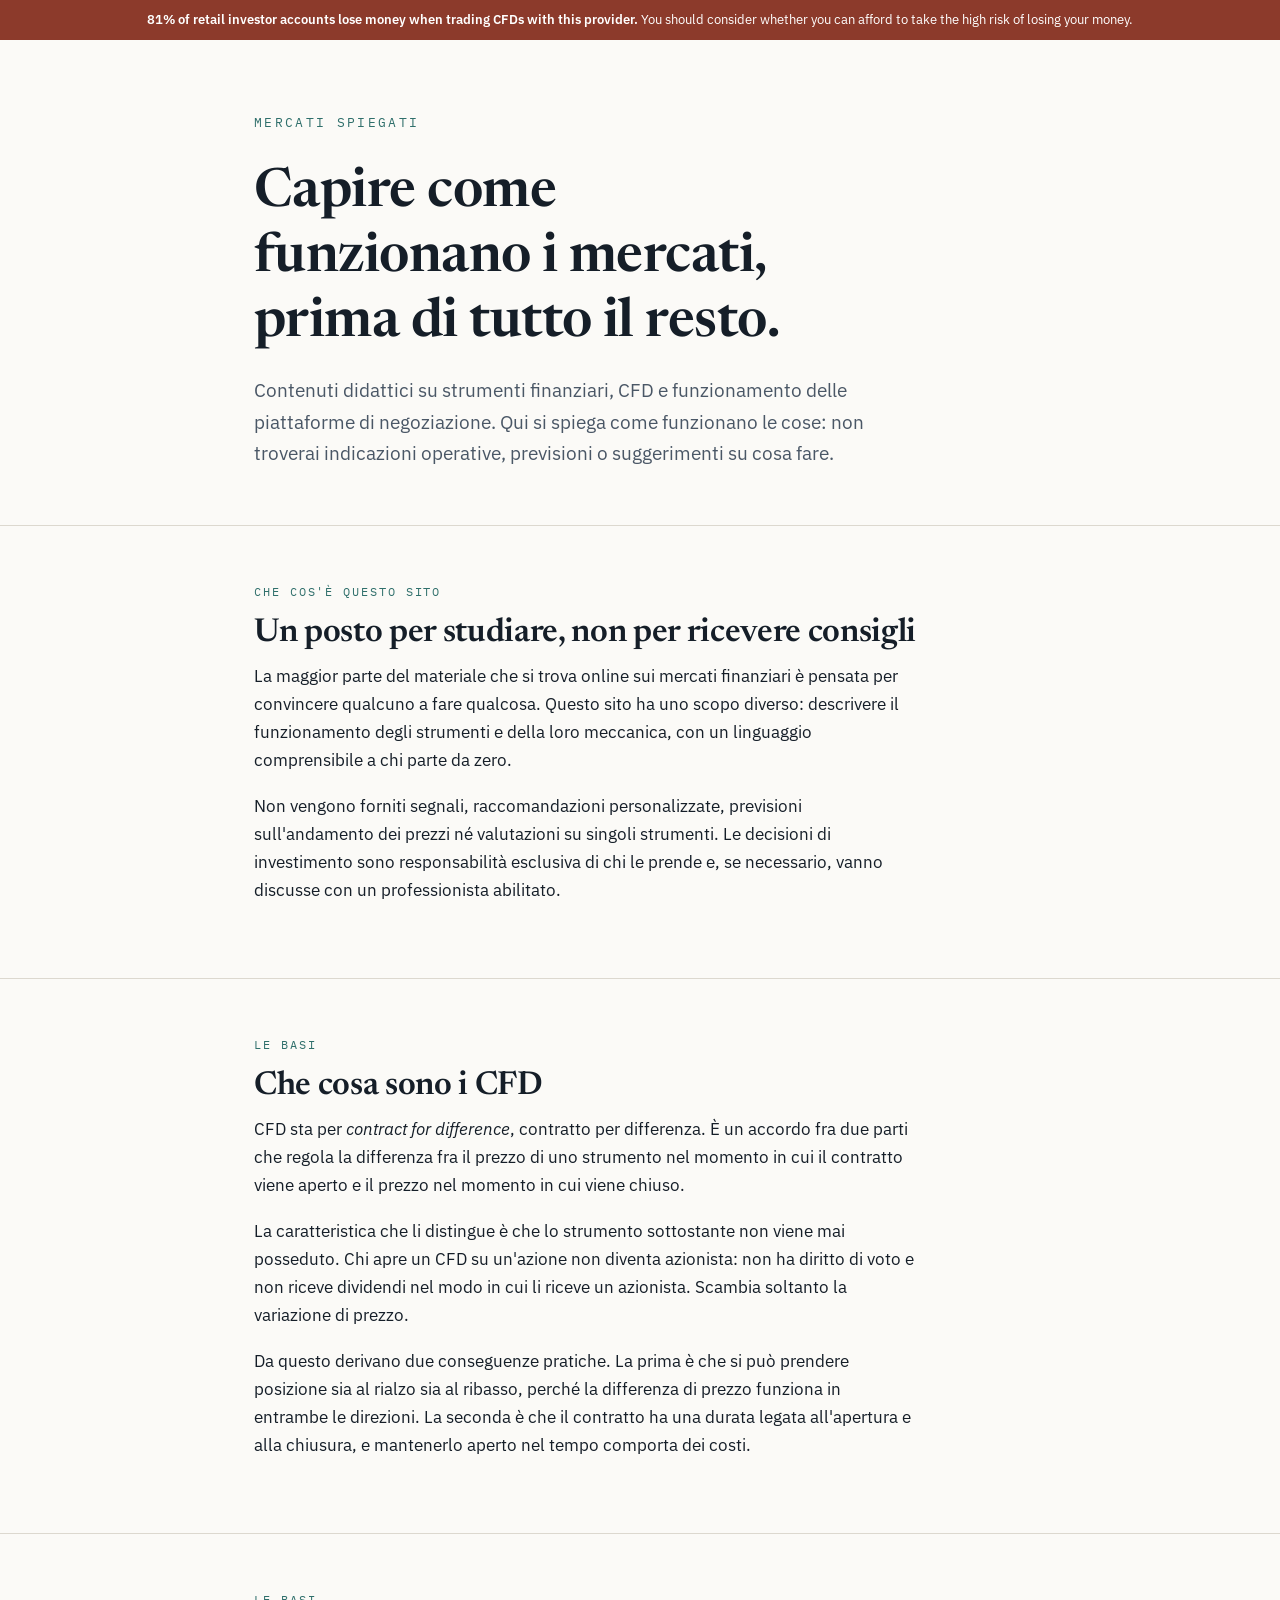
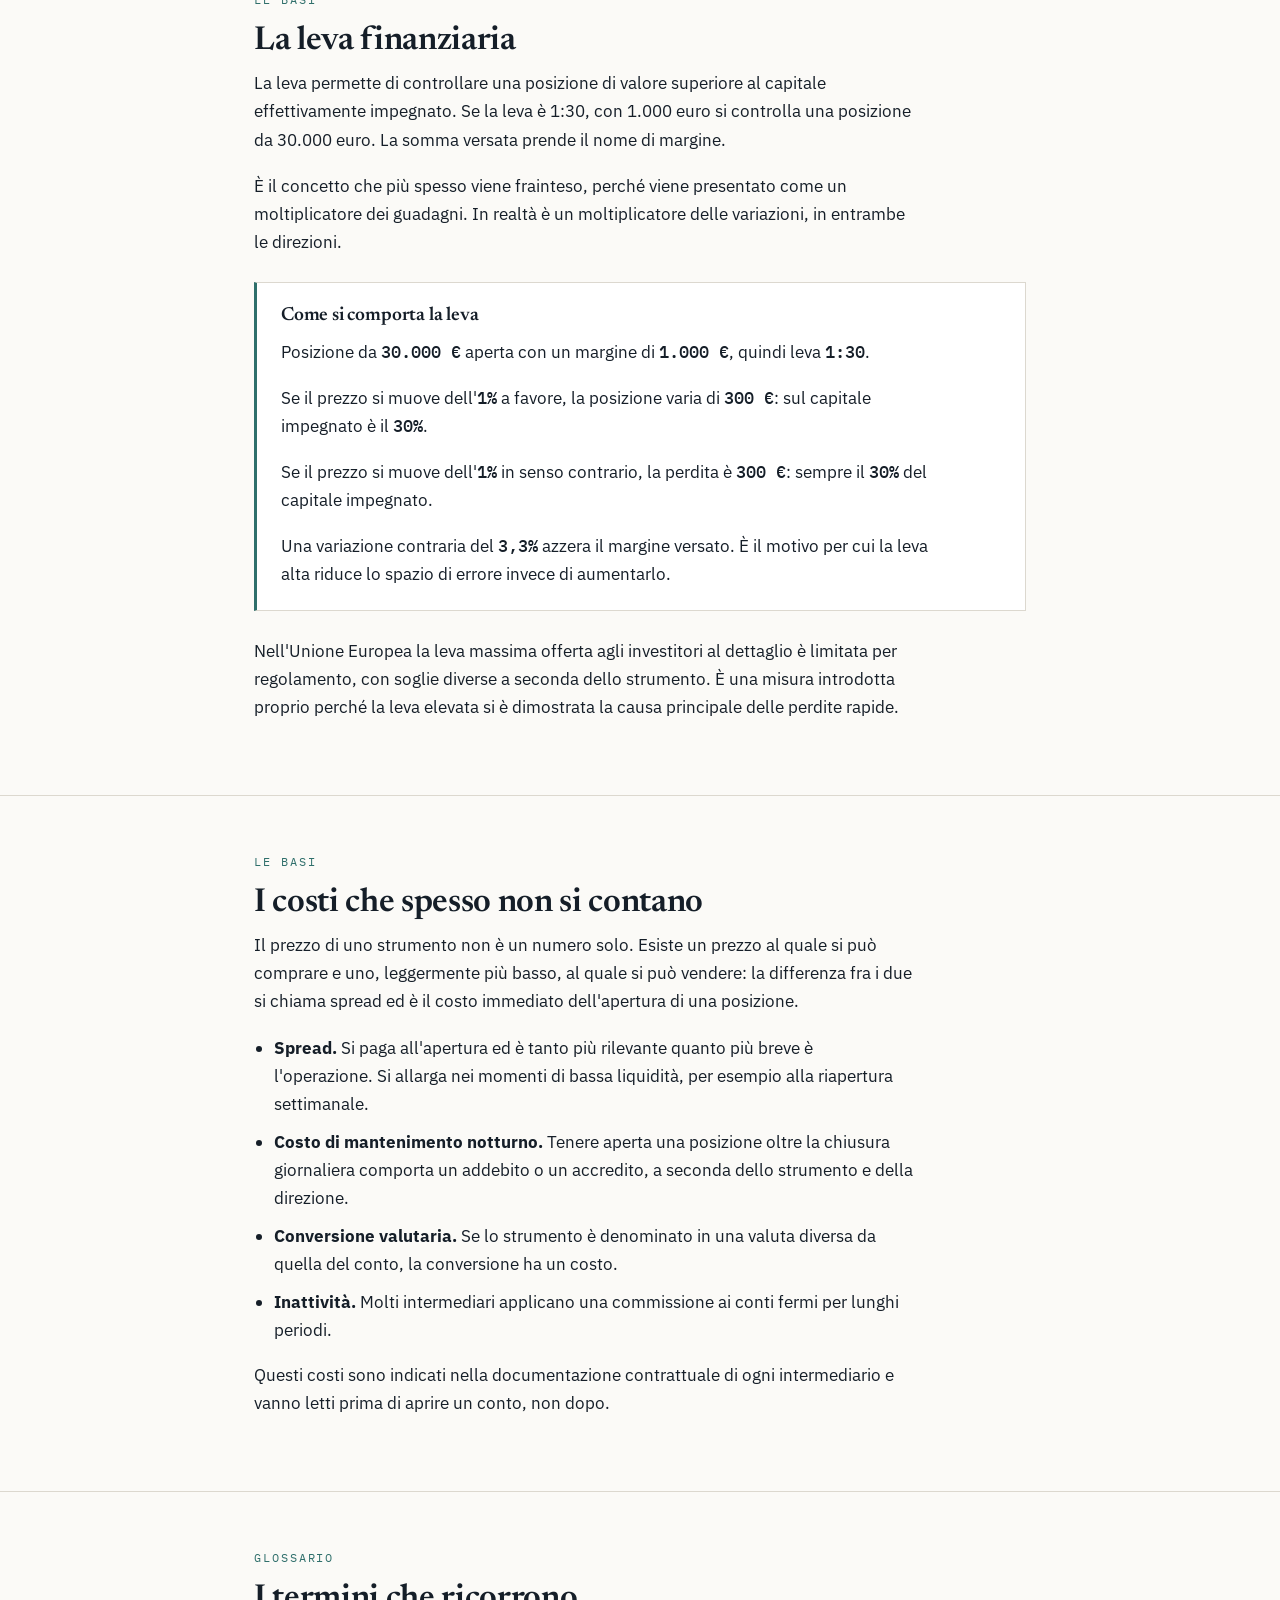
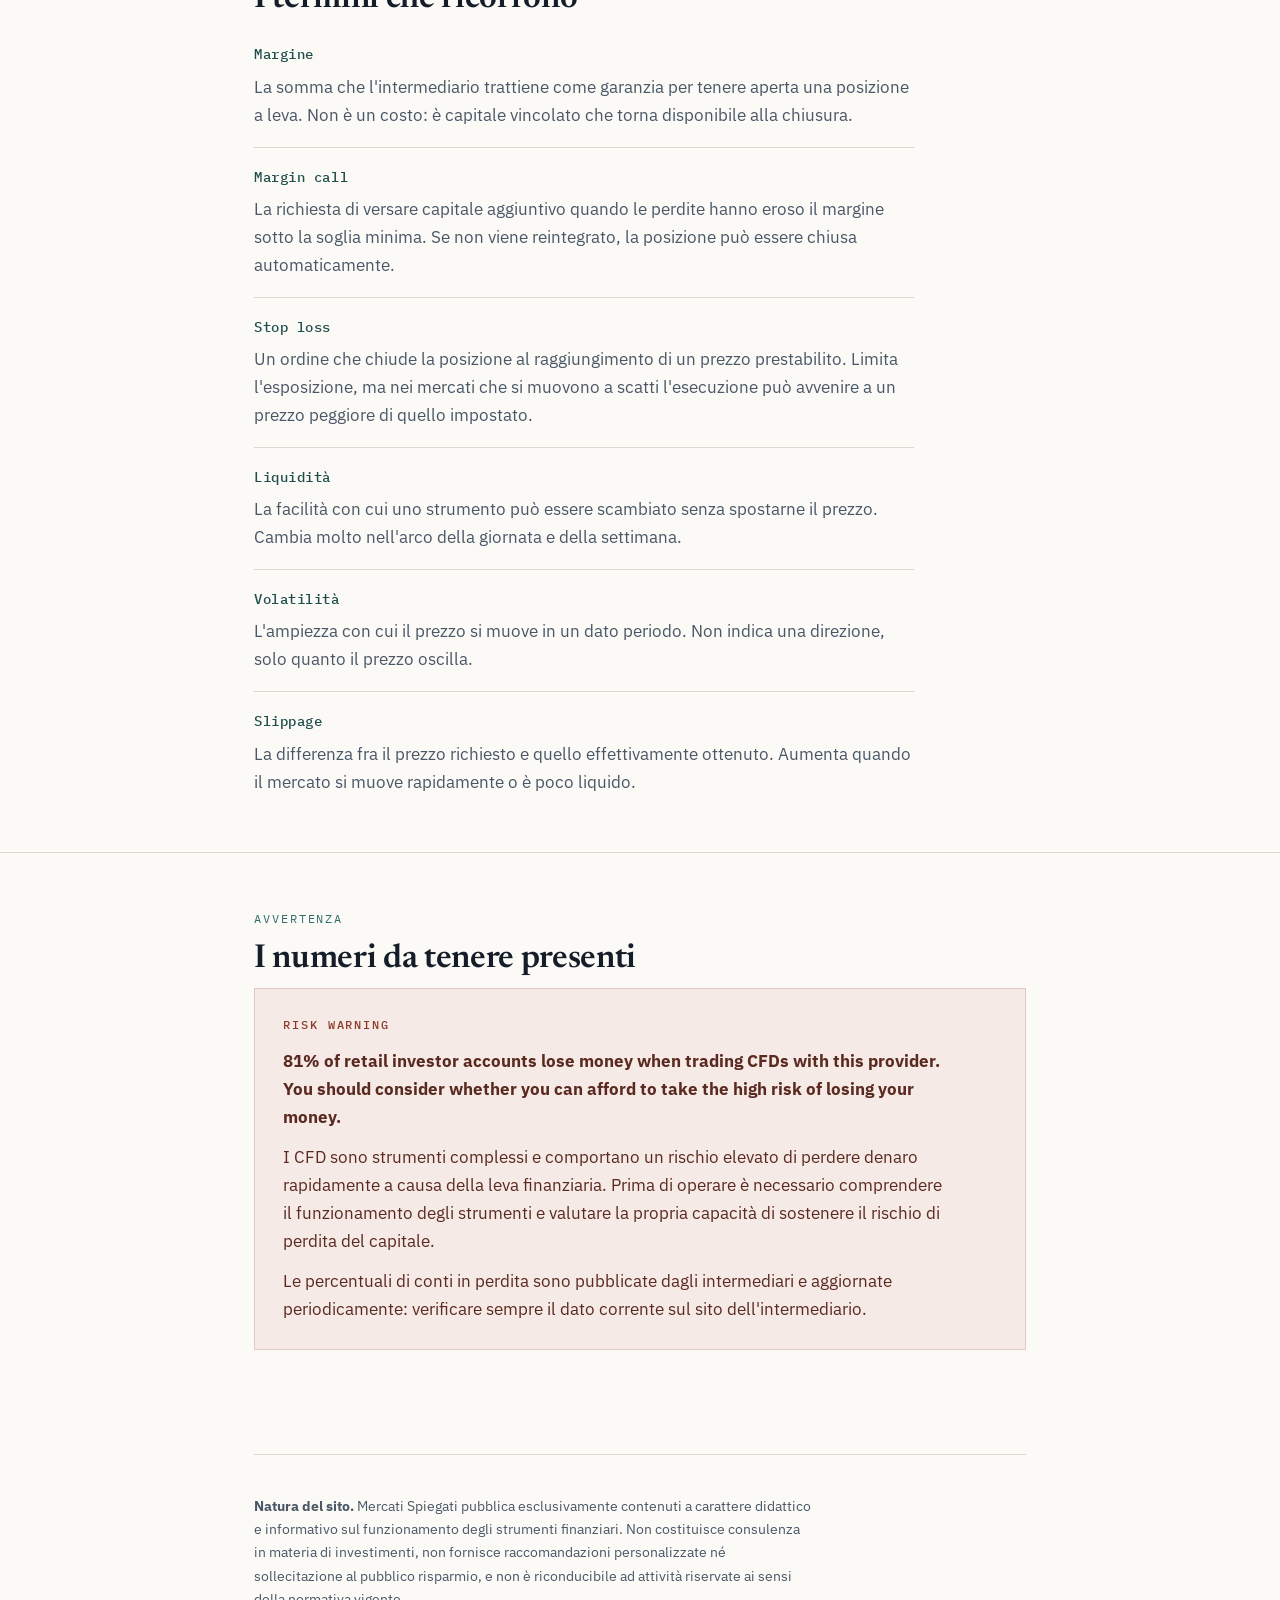
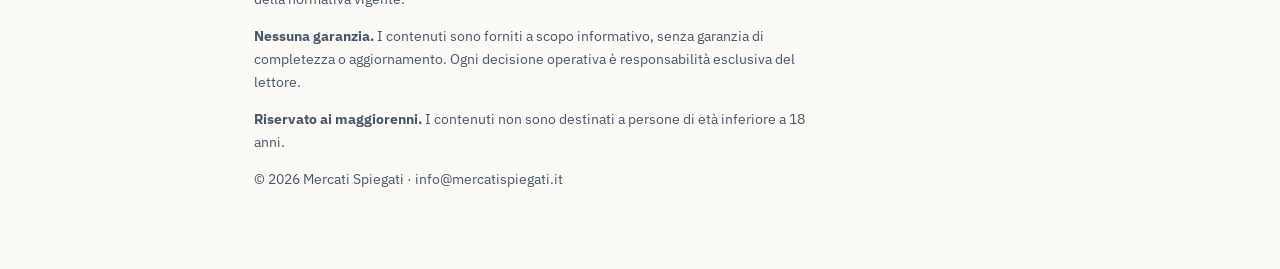
==== index.html @ e6360298 "Add initial index.html for Mercati Spiegati website This is the initial commit of the index.html fil" ====
<!DOCTYPE html>
<html lang="it">
<head>
<meta charset="utf-8">
<meta name="viewport" content="width=device-width, initial-scale=1">
<title>Mercati Spiegati — capire i CFD e i mercati finanziari</title>
<meta name="description" content="Contenuti didattici sui mercati finanziari e sui CFD: come funzionano gli strumenti, cosa significano i termini, quali rischi comportano.">
<link rel="preconnect" href="https://fonts.googleapis.com">
<link rel="preconnect" href="https://fonts.gstatic.com" crossorigin>
<link href="https://fonts.googleapis.com/css2?family=Newsreader:ital,opsz,wght@0,6..72,400;0,6..72,600;1,6..72,400&family=IBM+Plex+Sans:wght@400;500;600&family=IBM+Plex+Mono:wght@400;500&display=swap" rel="stylesheet">
<style>
:root{
  --ink:#151E28;
  --ink-soft:#4A5766;
  --paper:#FBFAF7;
  --rule:#DCD8CF;
  --accent:#2F6F6B;
  --accent-deep:#1F4E4B;
  --warn:#8C3A2B;
  --warn-bg:#F6EAE6;
}
*{box-sizing:border-box}
html{scroll-behavior:smooth}
@media (prefers-reduced-motion:reduce){html{scroll-behavior:auto}*{animation:none!important;transition:none!important}}
body{
  margin:0;background:var(--paper);color:var(--ink);
  font-family:"IBM Plex Sans",system-ui,sans-serif;
  font-size:17px;line-height:1.65;-webkit-font-smoothing:antialiased;
}
.wrap{max-width:820px;margin:0 auto;padding:0 24px}
a{color:var(--accent-deep)}
h1,h2,h3{font-family:"Newsreader",Georgia,serif;font-weight:600;line-height:1.2;letter-spacing:-0.01em}

/* barra rischio fissa in alto */
.riskbar{
  background:var(--warn);color:#fff;font-size:13px;line-height:1.5;
  padding:10px 24px;text-align:center;
}
.riskbar strong{font-weight:600}

header.hero{padding:72px 0 56px;border-bottom:1px solid var(--rule)}
.brand{
  font-family:"IBM Plex Mono",monospace;font-size:13px;letter-spacing:0.18em;
  text-transform:uppercase;color:var(--accent);margin:0 0 28px
}
h1{font-size:clamp(34px,6vw,54px);margin:0 0 20px;max-width:16ch}
.lede{font-size:19px;color:var(--ink-soft);max-width:60ch;margin:0}

section{padding:56px 0;border-bottom:1px solid var(--rule)}
section:last-of-type{border-bottom:none}
h2{font-size:clamp(25px,4vw,33px);margin:0 0 8px}
.eyebrow{
  font-family:"IBM Plex Mono",monospace;font-size:12px;letter-spacing:0.16em;
  text-transform:uppercase;color:var(--accent);margin:0 0 12px
}
p{margin:0 0 18px;max-width:66ch}
ul{max-width:66ch;padding-left:20px}
li{margin-bottom:10px}

/* riquadro esempio numerico */
.esempio{
  background:#fff;border:1px solid var(--rule);border-left:3px solid var(--accent);
  padding:22px 24px;margin:26px 0;
}
.esempio h3{font-size:19px;margin:0 0 10px}
.esempio p:last-child{margin-bottom:0}
.esempio .num{font-family:"IBM Plex Mono",monospace;font-weight:500}

/* glossario */
dl{margin:24px 0 0;max-width:66ch}
dt{
  font-family:"IBM Plex Mono",monospace;font-size:14px;font-weight:500;
  letter-spacing:0.04em;color:var(--accent-deep);
  padding-top:18px;border-top:1px solid var(--rule);margin-top:18px
}
dl>dt:first-of-type{border-top:none;margin-top:0;padding-top:0}
dd{margin:6px 0 0;color:var(--ink-soft)}

/* avviso grande */
.avviso{
  background:var(--warn-bg);border:1px solid #E2C9C1;padding:26px 28px;margin:8px 0 0;
}
.avviso .titolo{
  font-family:"IBM Plex Mono",monospace;font-size:12px;letter-spacing:0.16em;
  text-transform:uppercase;color:var(--warn);margin:0 0 12px;font-weight:500
}
.avviso p{margin:0 0 12px;color:#5A2A20}
.avviso p:last-child{margin-bottom:0}

footer{padding:48px 0 64px;font-size:14px;color:var(--ink-soft)}
footer p{max-width:70ch;margin-bottom:14px}
.sep{height:1px;background:var(--rule);margin:0 0 40px}
</style>
</head>
<body>

<div class="riskbar">
  <strong>81% of retail investor accounts lose money when trading CFDs with this provider.</strong>
  You should consider whether you can afford to take the high risk of losing your money.
</div>

<header class="hero">
  <div class="wrap">
    <p class="brand">Mercati Spiegati</p>
    <h1>Capire come funzionano i mercati, prima di tutto il resto.</h1>
    <p class="lede">Contenuti didattici su strumenti finanziari, CFD e funzionamento delle piattaforme di negoziazione. Qui si spiega come funzionano le cose: non troverai indicazioni operative, previsioni o suggerimenti su cosa fare.</p>
  </div>
</header>

<section>
  <div class="wrap">
    <p class="eyebrow">Che cos'è questo sito</p>
    <h2>Un posto per studiare, non per ricevere consigli</h2>
    <p>La maggior parte del materiale che si trova online sui mercati finanziari è pensata per convincere qualcuno a fare qualcosa. Questo sito ha uno scopo diverso: descrivere il funzionamento degli strumenti e della loro meccanica, con un linguaggio comprensibile a chi parte da zero.</p>
    <p>Non vengono forniti segnali, raccomandazioni personalizzate, previsioni sull'andamento dei prezzi né valutazioni su singoli strumenti. Le decisioni di investimento sono responsabilità esclusiva di chi le prende e, se necessario, vanno discusse con un professionista abilitato.</p>
  </div>
</section>

<section>
  <div class="wrap">
    <p class="eyebrow">Le basi</p>
    <h2>Che cosa sono i CFD</h2>
    <p>CFD sta per <em>contract for difference</em>, contratto per differenza. È un accordo fra due parti che regola la differenza fra il prezzo di uno strumento nel momento in cui il contratto viene aperto e il prezzo nel momento in cui viene chiuso.</p>
    <p>La caratteristica che li distingue è che lo strumento sottostante non viene mai posseduto. Chi apre un CFD su un'azione non diventa azionista: non ha diritto di voto e non riceve dividendi nel modo in cui li riceve un azionista. Scambia soltanto la variazione di prezzo.</p>
    <p>Da questo derivano due conseguenze pratiche. La prima è che si può prendere posizione sia al rialzo sia al ribasso, perché la differenza di prezzo funziona in entrambe le direzioni. La seconda è che il contratto ha una durata legata all'apertura e alla chiusura, e mantenerlo aperto nel tempo comporta dei costi.</p>
  </div>
</section>

<section>
  <div class="wrap">
    <p class="eyebrow">Le basi</p>
    <h2>La leva finanziaria</h2>
    <p>La leva permette di controllare una posizione di valore superiore al capitale effettivamente impegnato. Se la leva è 1:30, con 1.000 euro si controlla una posizione da 30.000 euro. La somma versata prende il nome di margine.</p>
    <p>È il concetto che più spesso viene frainteso, perché viene presentato come un moltiplicatore dei guadagni. In realtà è un moltiplicatore delle variazioni, in entrambe le direzioni.</p>

    <div class="esempio">
      <h3>Come si comporta la leva</h3>
      <p>Posizione da <span class="num">30.000 €</span> aperta con un margine di <span class="num">1.000 €</span>, quindi leva <span class="num">1:30</span>.</p>
      <p>Se il prezzo si muove dell'<span class="num">1%</span> a favore, la posizione varia di <span class="num">300 €</span>: sul capitale impegnato è il <span class="num">30%</span>.</p>
      <p>Se il prezzo si muove dell'<span class="num">1%</span> in senso contrario, la perdita è <span class="num">300 €</span>: sempre il <span class="num">30%</span> del capitale impegnato.</p>
      <p>Una variazione contraria del <span class="num">3,3%</span> azzera il margine versato. È il motivo per cui la leva alta riduce lo spazio di errore invece di aumentarlo.</p>
    </div>

    <p>Nell'Unione Europea la leva massima offerta agli investitori al dettaglio è limitata per regolamento, con soglie diverse a seconda dello strumento. È una misura introdotta proprio perché la leva elevata si è dimostrata la causa principale delle perdite rapide.</p>
  </div>
</section>

<section>
  <div class="wrap">
    <p class="eyebrow">Le basi</p>
    <h2>I costi che spesso non si contano</h2>
    <p>Il prezzo di uno strumento non è un numero solo. Esiste un prezzo al quale si può comprare e uno, leggermente più basso, al quale si può vendere: la differenza fra i due si chiama spread ed è il costo immediato dell'apertura di una posizione.</p>
    <ul>
      <li><strong>Spread.</strong> Si paga all'apertura ed è tanto più rilevante quanto più breve è l'operazione. Si allarga nei momenti di bassa liquidità, per esempio alla riapertura settimanale.</li>
      <li><strong>Costo di mantenimento notturno.</strong> Tenere aperta una posizione oltre la chiusura giornaliera comporta un addebito o un accredito, a seconda dello strumento e della direzione.</li>
      <li><strong>Conversione valutaria.</strong> Se lo strumento è denominato in una valuta diversa da quella del conto, la conversione ha un costo.</li>
      <li><strong>Inattività.</strong> Molti intermediari applicano una commissione ai conti fermi per lunghi periodi.</li>
    </ul>
    <p>Questi costi sono indicati nella documentazione contrattuale di ogni intermediario e vanno letti prima di aprire un conto, non dopo.</p>
  </div>
</section>

<section>
  <div class="wrap">
    <p class="eyebrow">Glossario</p>
    <h2>I termini che ricorrono</h2>
    <dl>
      <dt>Margine</dt>
      <dd>La somma che l'intermediario trattiene come garanzia per tenere aperta una posizione a leva. Non è un costo: è capitale vincolato che torna disponibile alla chiusura.</dd>

      <dt>Margin call</dt>
      <dd>La richiesta di versare capitale aggiuntivo quando le perdite hanno eroso il margine sotto la soglia minima. Se non viene reintegrato, la posizione può essere chiusa automaticamente.</dd>

      <dt>Stop loss</dt>
      <dd>Un ordine che chiude la posizione al raggiungimento di un prezzo prestabilito. Limita l'esposizione, ma nei mercati che si muovono a scatti l'esecuzione può avvenire a un prezzo peggiore di quello impostato.</dd>

      <dt>Liquidità</dt>
      <dd>La facilità con cui uno strumento può essere scambiato senza spostarne il prezzo. Cambia molto nell'arco della giornata e della settimana.</dd>

      <dt>Volatilità</dt>
      <dd>L'ampiezza con cui il prezzo si muove in un dato periodo. Non indica una direzione, solo quanto il prezzo oscilla.</dd>

      <dt>Slippage</dt>
      <dd>La differenza fra il prezzo richiesto e quello effettivamente ottenuto. Aumenta quando il mercato si muove rapidamente o è poco liquido.</dd>
    </dl>
  </div>
</section>

<section>
  <div class="wrap">
    <p class="eyebrow">Avvertenza</p>
    <h2>I numeri da tenere presenti</h2>
    <div class="avviso">
      <p class="titolo">Risk warning</p>
      <p><strong>81% of retail investor accounts lose money when trading CFDs with this provider. You should consider whether you can afford to take the high risk of losing your money.</strong></p>
      <p>I CFD sono strumenti complessi e comportano un rischio elevato di perdere denaro rapidamente a causa della leva finanziaria. Prima di operare è necessario comprendere il funzionamento degli strumenti e valutare la propria capacità di sostenere il rischio di perdita del capitale.</p>
      <p>Le percentuali di conti in perdita sono pubblicate dagli intermediari e aggiornate periodicamente: verificare sempre il dato corrente sul sito dell'intermediario.</p>
    </div>
  </div>
</section>

<footer>
  <div class="wrap">
    <div class="sep"></div>
    <p><strong>Natura del sito.</strong> Mercati Spiegati pubblica esclusivamente contenuti a carattere didattico e informativo sul funzionamento degli strumenti finanziari. Non costituisce consulenza in materia di investimenti, non fornisce raccomandazioni personalizzate né sollecitazione al pubblico risparmio, e non è riconducibile ad attività riservate ai sensi della normativa vigente.</p>
    <p><strong>Nessuna garanzia.</strong> I contenuti sono forniti a scopo informativo, senza garanzia di completezza o aggiornamento. Ogni decisione operativa è responsabilità esclusiva del lettore.</p>
    <p><strong>Riservato ai maggiorenni.</strong> I contenuti non sono destinati a persone di età inferiore a 18 anni.</p>
    <p>© 2026 Mercati Spiegati · info@mercatispiegati.it</p>
  </div>
</footer>

</body>
</html>
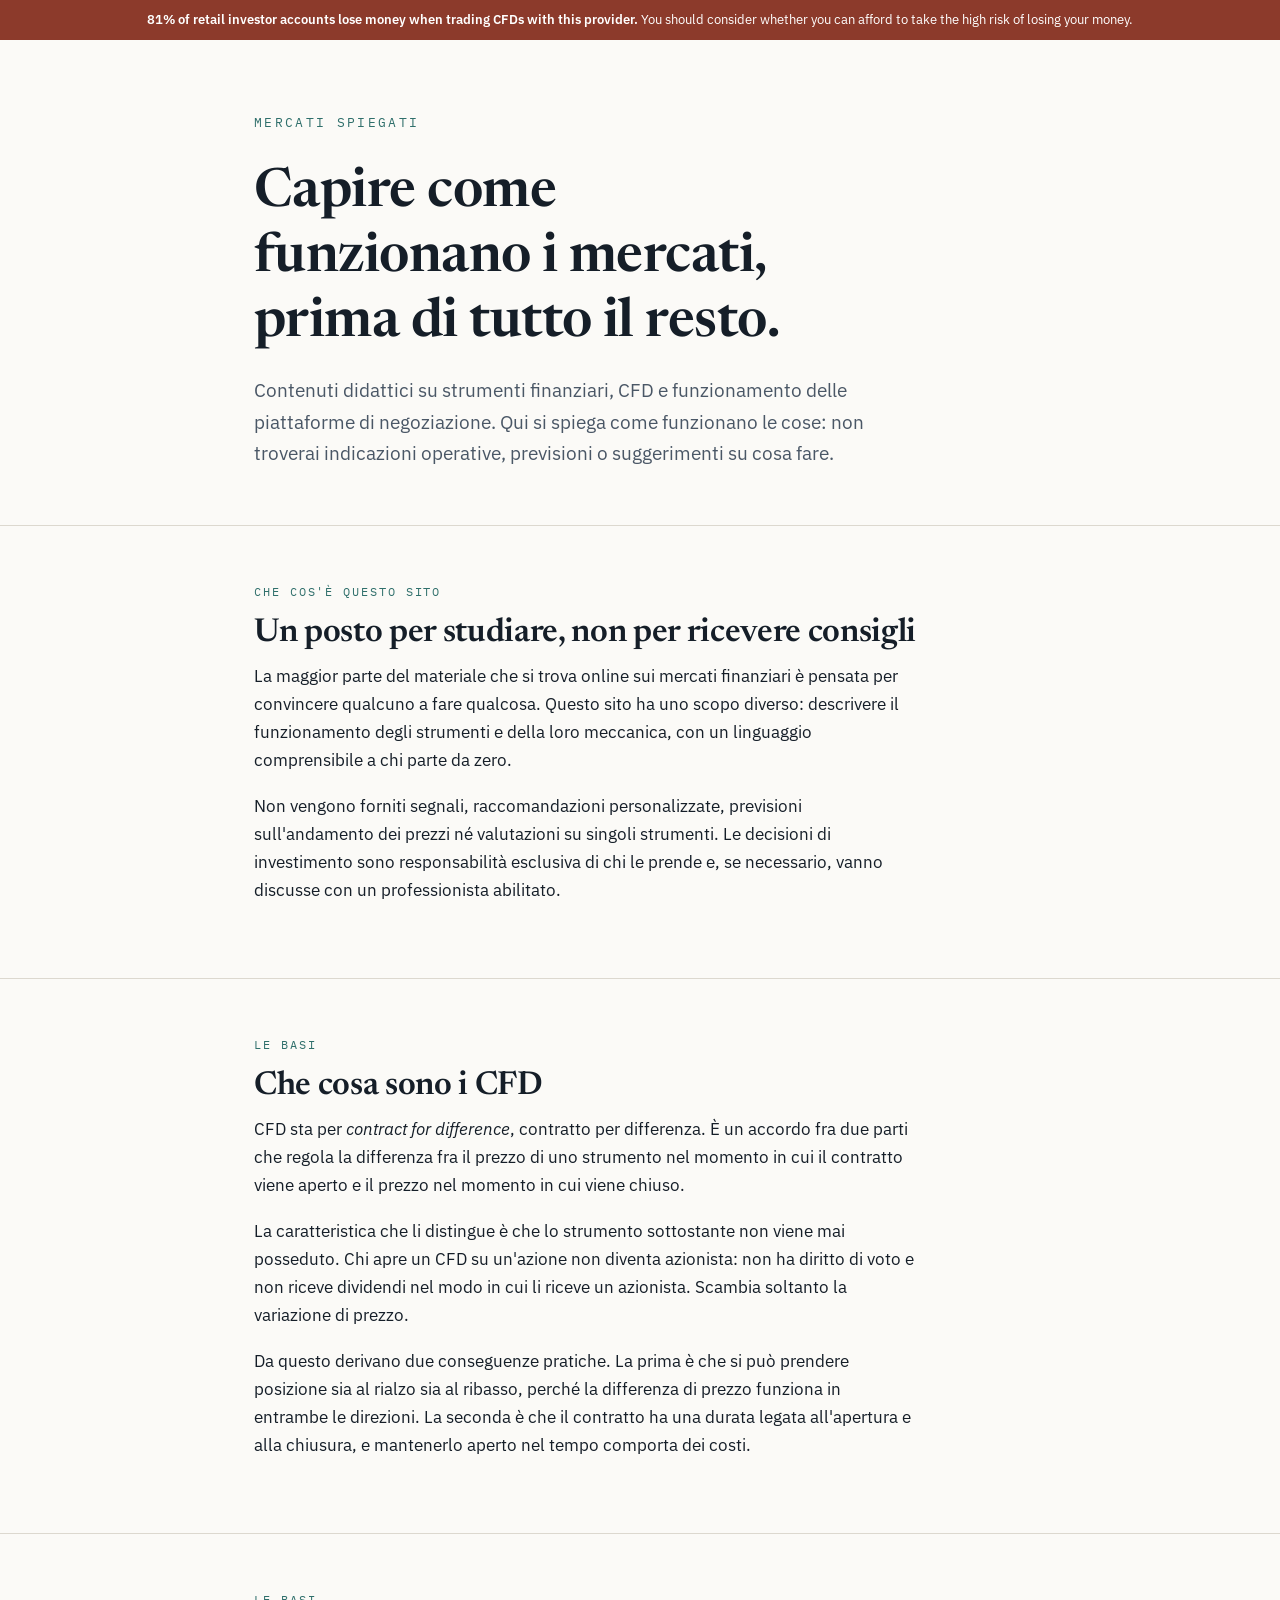
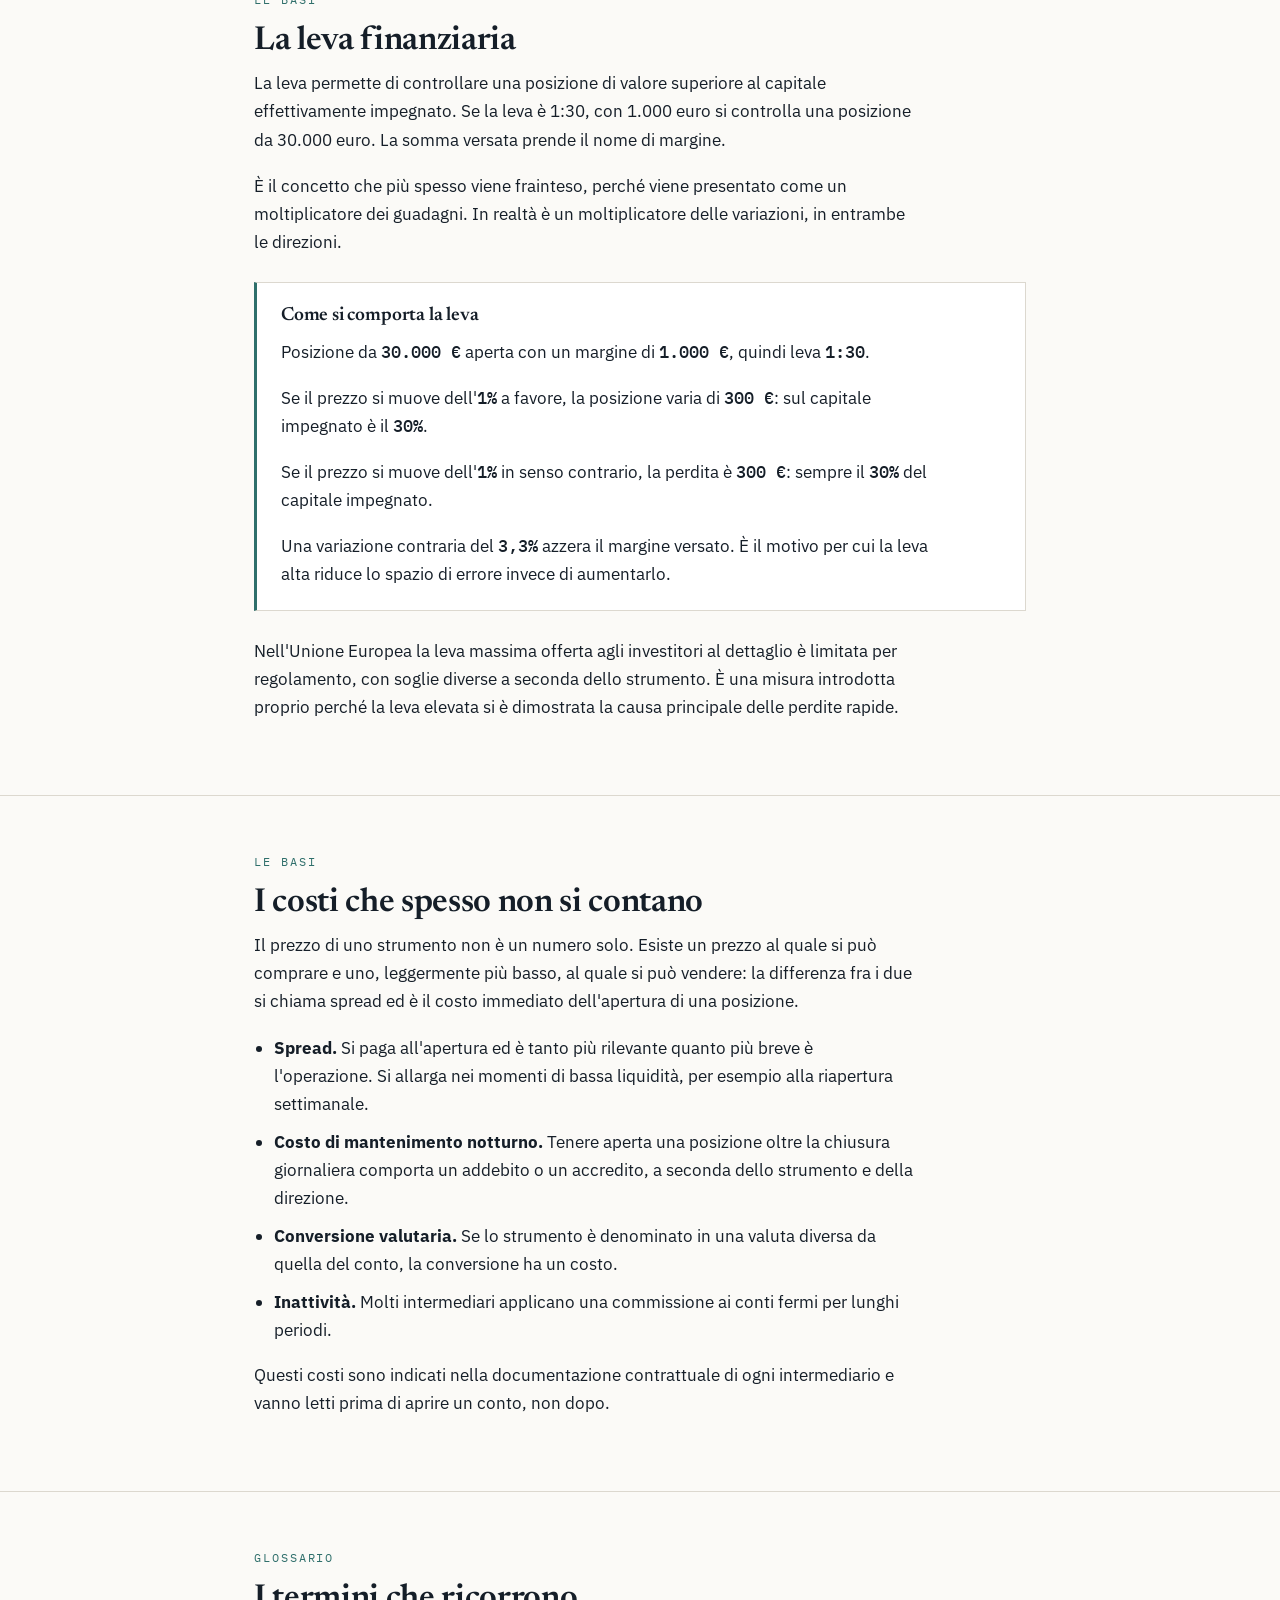
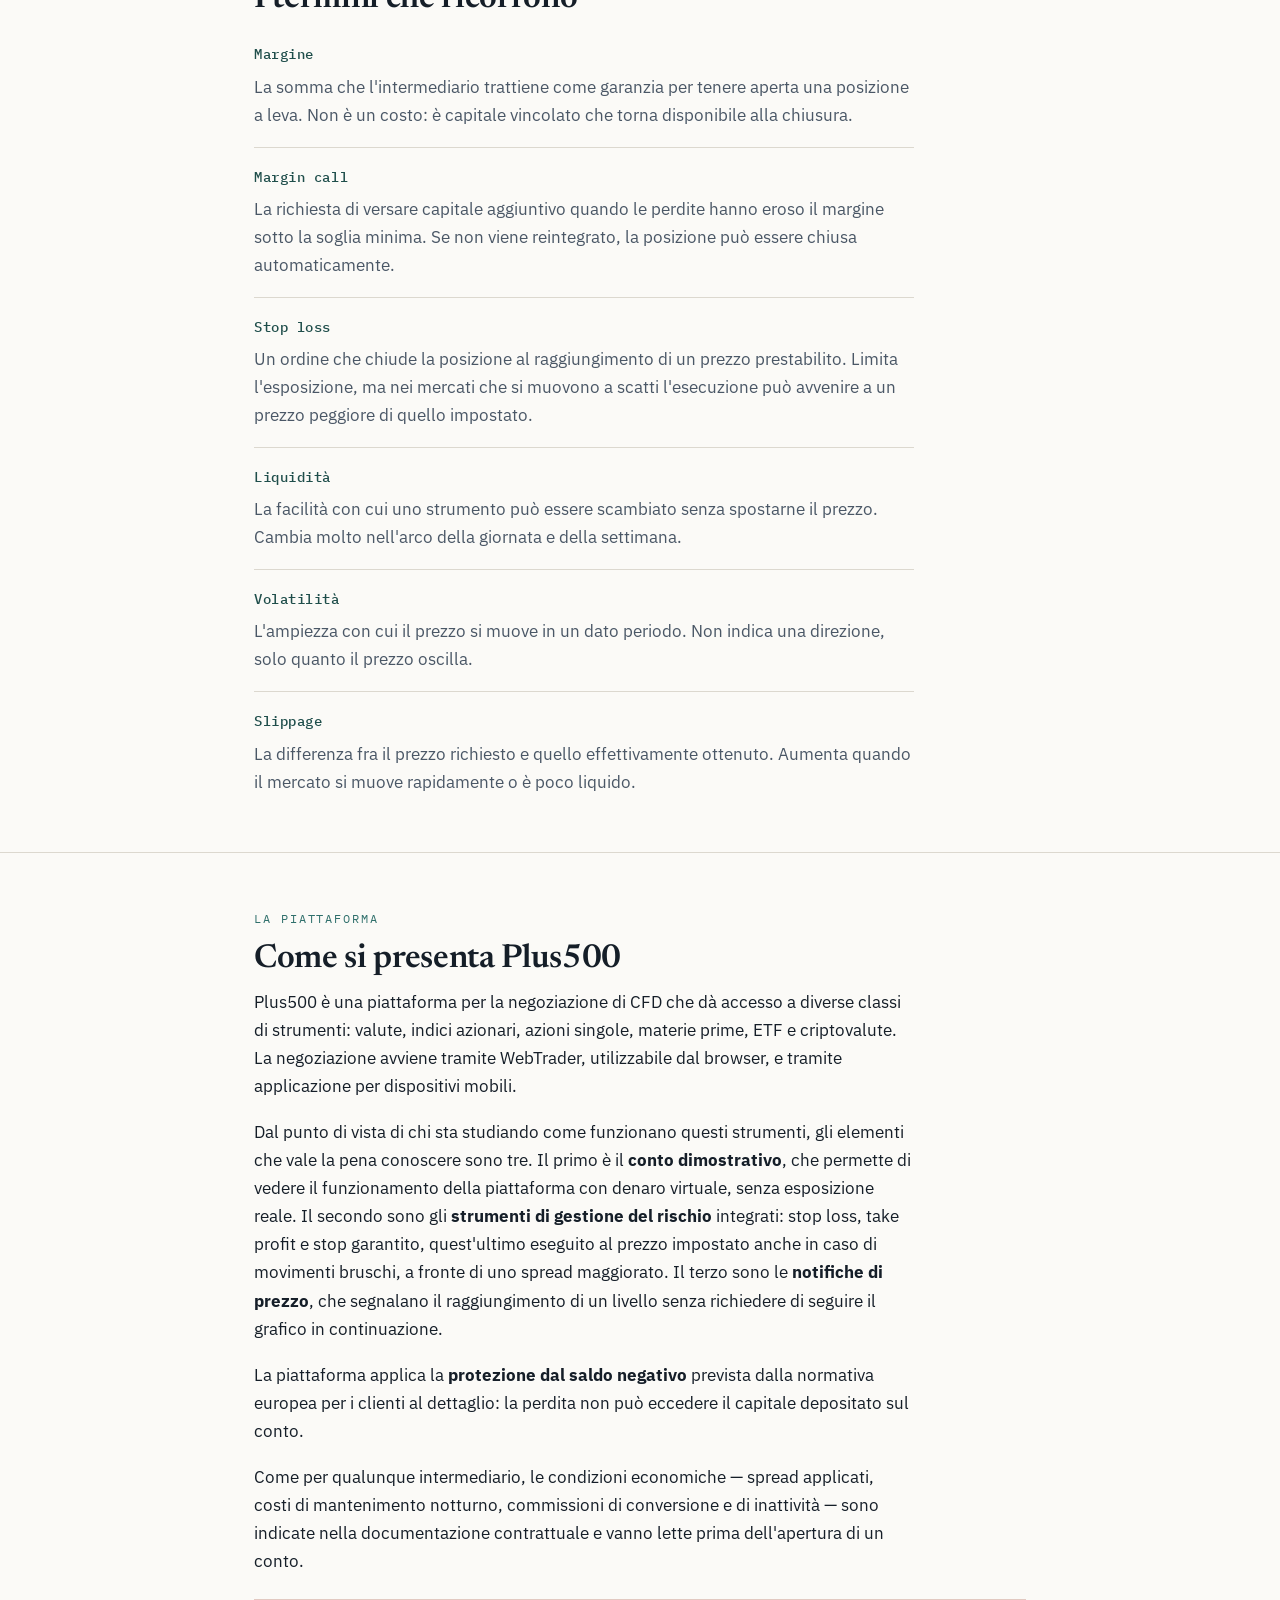
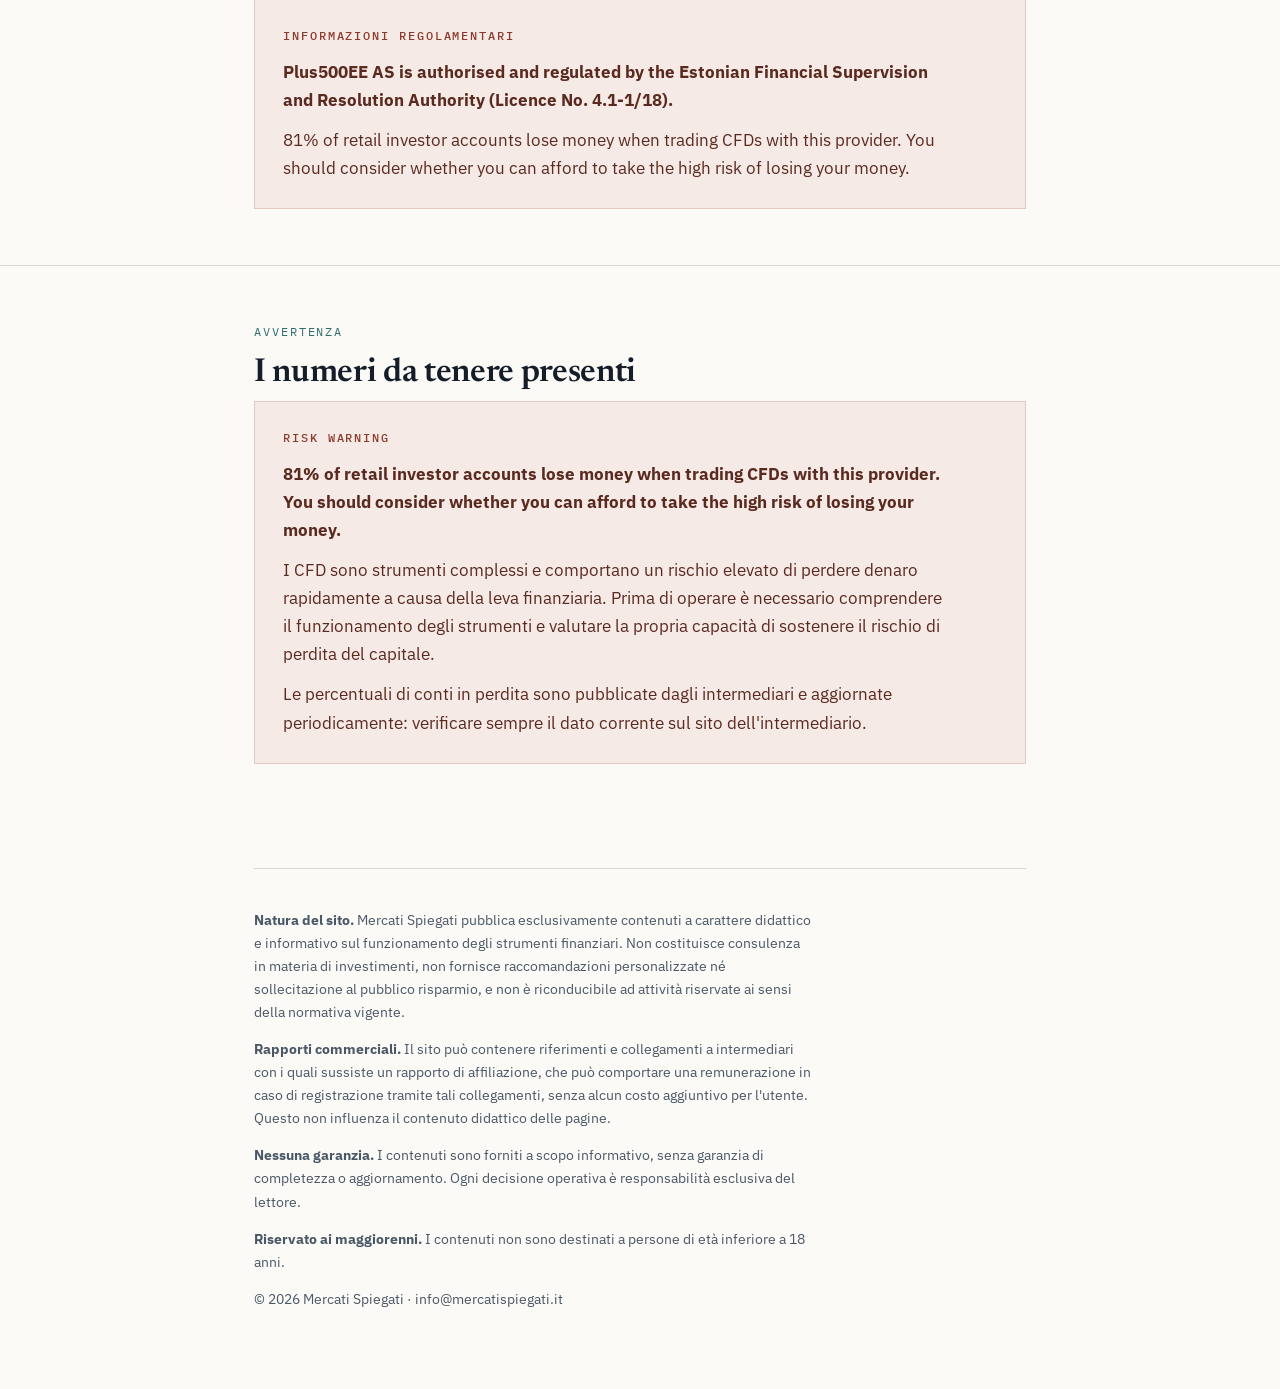
==== commit 44bbf8c2: "Add information about Plus500 platform and regulations" ====
--- a/index.html
+++ b/index.html
@@ -188,6 +188,22 @@
 
 <section>
   <div class="wrap">
+    <p class="eyebrow">La piattaforma</p>
+    <h2>Come si presenta Plus500</h2>
+    <p>Plus500 &egrave; una piattaforma per la negoziazione di CFD che d&agrave; accesso a diverse classi di strumenti: valute, indici azionari, azioni singole, materie prime, ETF e criptovalute. La negoziazione avviene tramite WebTrader, utilizzabile dal browser, e tramite applicazione per dispositivi mobili.</p>
+    <p>Dal punto di vista di chi sta studiando come funzionano questi strumenti, gli elementi che vale la pena conoscere sono tre. Il primo &egrave; il <strong>conto dimostrativo</strong>, che permette di vedere il funzionamento della piattaforma con denaro virtuale, senza esposizione reale. Il secondo sono gli <strong>strumenti di gestione del rischio</strong> integrati: stop loss, take profit e stop garantito, quest'ultimo eseguito al prezzo impostato anche in caso di movimenti bruschi, a fronte di uno spread maggiorato. Il terzo sono le <strong>notifiche di prezzo</strong>, che segnalano il raggiungimento di un livello senza richiedere di seguire il grafico in continuazione.</p>
+    <p>La piattaforma applica la <strong>protezione dal saldo negativo</strong> prevista dalla normativa europea per i clienti al dettaglio: la perdita non pu&ograve; eccedere il capitale depositato sul conto.</p>
+    <p>Come per qualunque intermediario, le condizioni economiche &mdash; spread applicati, costi di mantenimento notturno, commissioni di conversione e di inattivit&agrave; &mdash; sono indicate nella documentazione contrattuale e vanno lette prima dell'apertura di un conto.</p>
+    <div class="avviso" style="margin-top:24px">
+      <p class="titolo">Informazioni regolamentari</p>
+      <p><strong>Plus500EE AS is authorised and regulated by the Estonian Financial Supervision and Resolution Authority (Licence No. 4.1-1/18).</strong></p>
+      <p>81% of retail investor accounts lose money when trading CFDs with this provider. You should consider whether you can afford to take the high risk of losing your money.</p>
+    </div>
+  </div>
+</section>
+
+<section>
+  <div class="wrap">
     <p class="eyebrow">Avvertenza</p>
     <h2>I numeri da tenere presenti</h2>
     <div class="avviso">
@@ -203,6 +219,7 @@
   <div class="wrap">
     <div class="sep"></div>
     <p><strong>Natura del sito.</strong> Mercati Spiegati pubblica esclusivamente contenuti a carattere didattico e informativo sul funzionamento degli strumenti finanziari. Non costituisce consulenza in materia di investimenti, non fornisce raccomandazioni personalizzate né sollecitazione al pubblico risparmio, e non è riconducibile ad attività riservate ai sensi della normativa vigente.</p>
+    <p><strong>Rapporti commerciali.</strong> Il sito pu&ograve; contenere riferimenti e collegamenti a intermediari con i quali sussiste un rapporto di affiliazione, che pu&ograve; comportare una remunerazione in caso di registrazione tramite tali collegamenti, senza alcun costo aggiuntivo per l'utente. Questo non influenza il contenuto didattico delle pagine.</p>
     <p><strong>Nessuna garanzia.</strong> I contenuti sono forniti a scopo informativo, senza garanzia di completezza o aggiornamento. Ogni decisione operativa è responsabilità esclusiva del lettore.</p>
     <p><strong>Riservato ai maggiorenni.</strong> I contenuti non sono destinati a persone di età inferiore a 18 anni.</p>
     <p>© 2026 Mercati Spiegati · info@mercatispiegati.it</p>
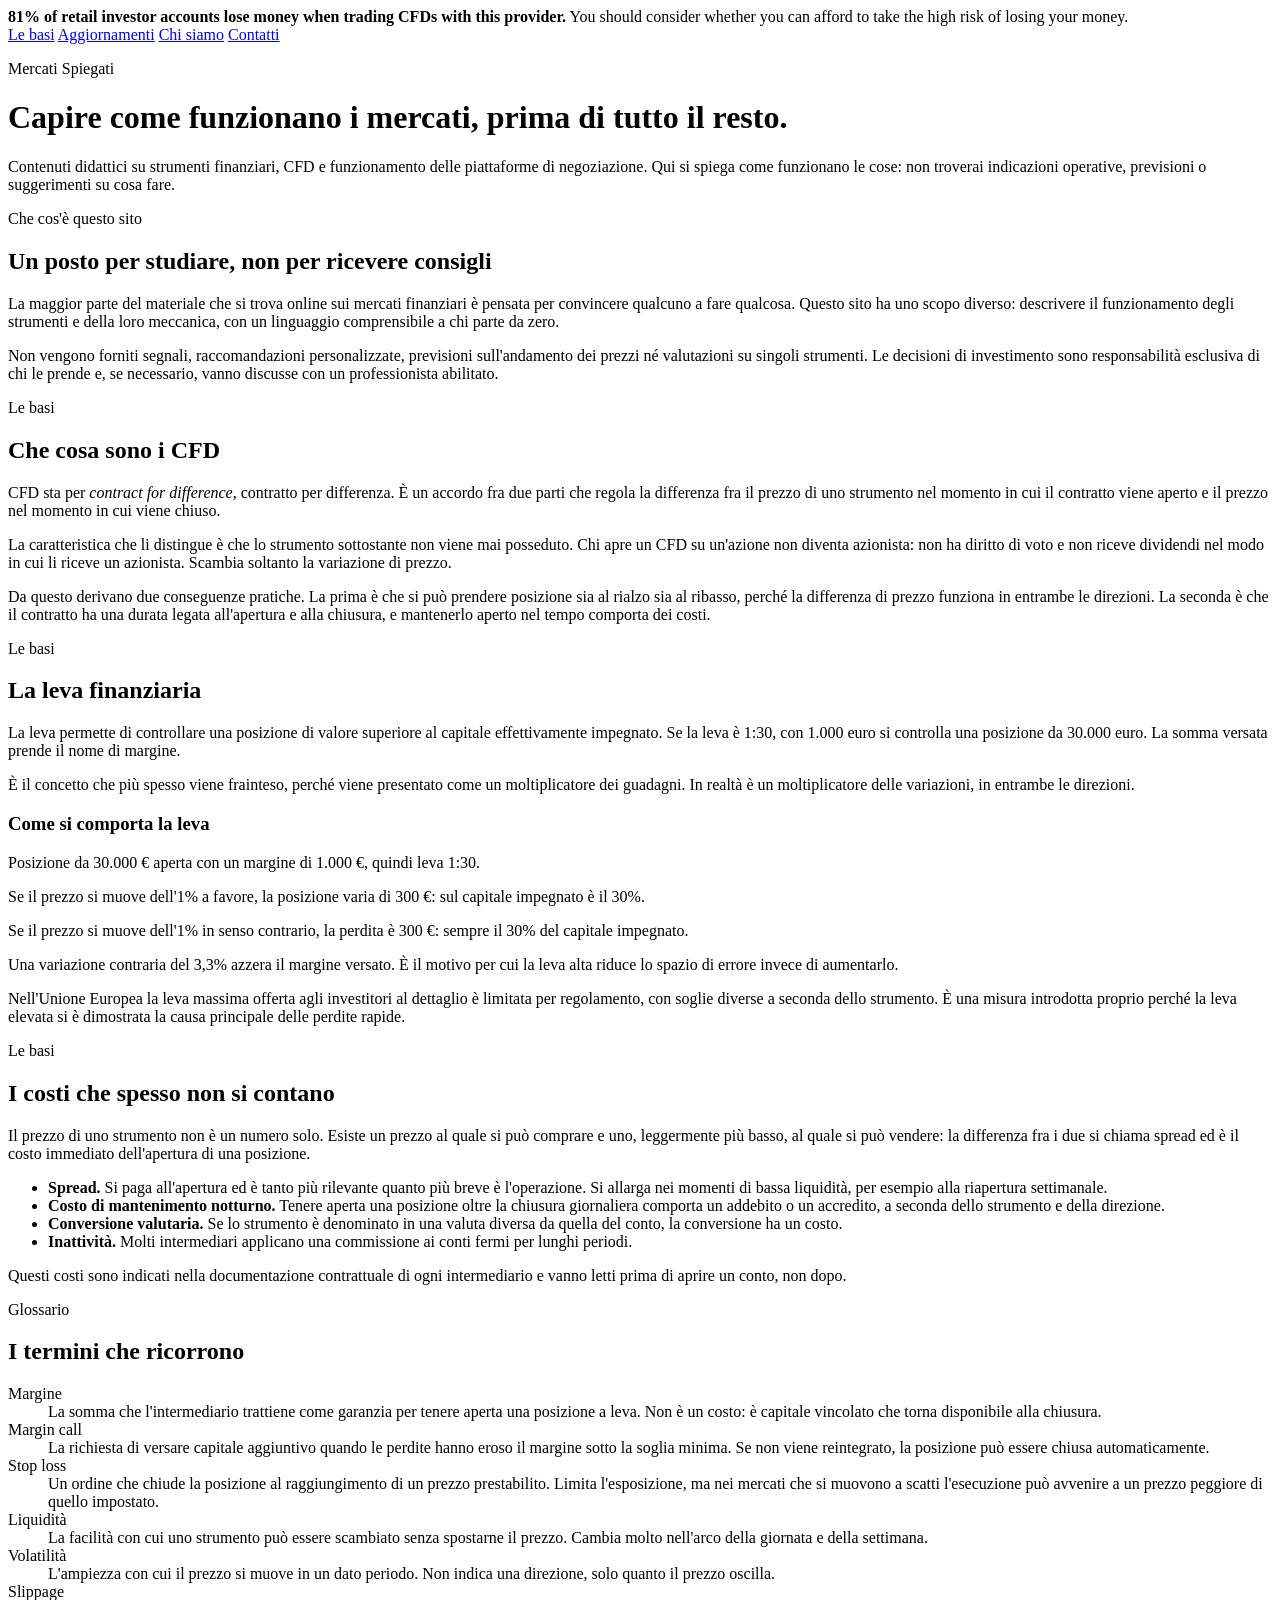
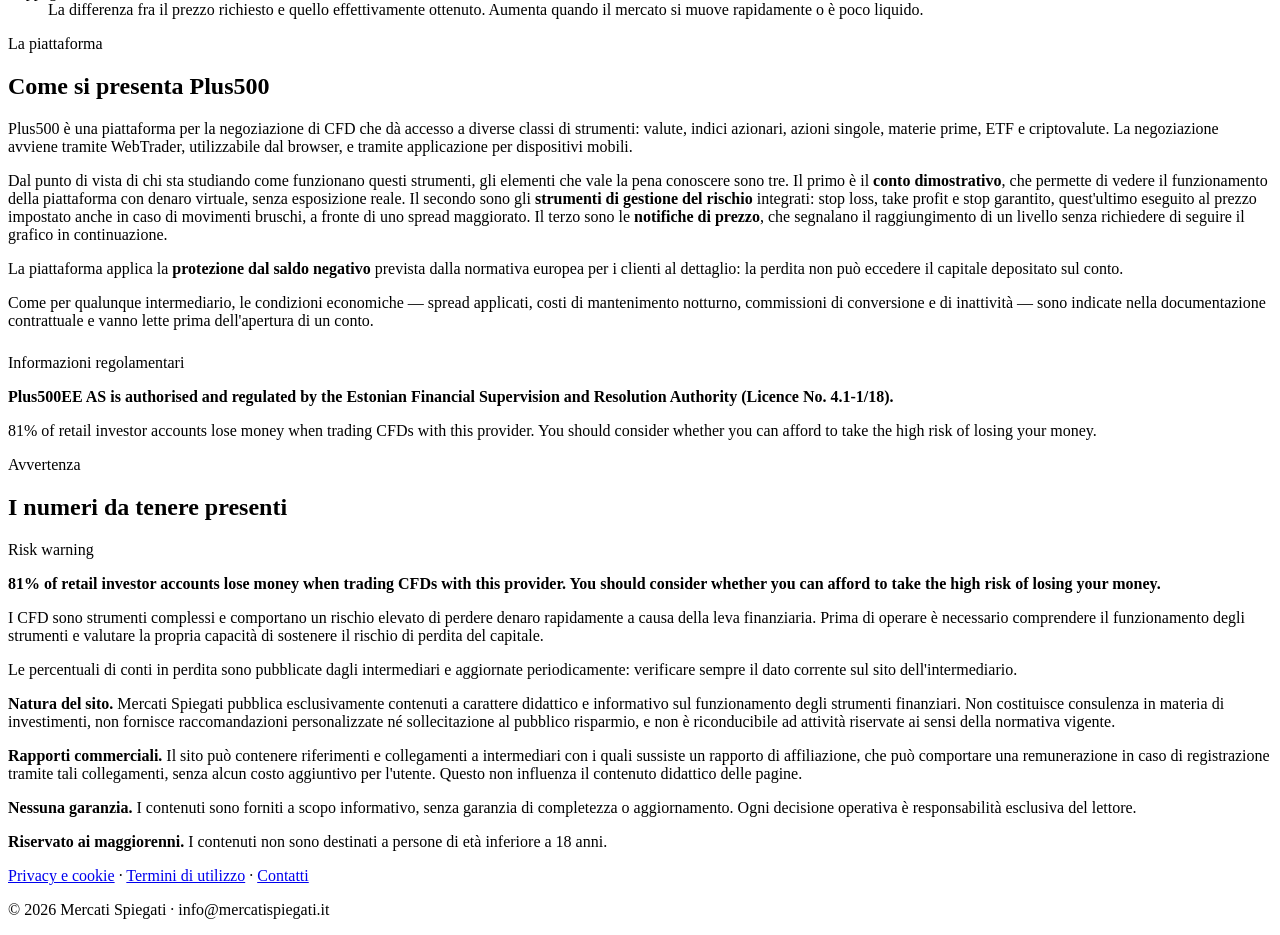
==== commit 81168537: "Add files via upload" ====
--- a/index.html
+++ b/index.html
@@ -8,89 +8,7 @@
 <link rel="preconnect" href="https://fonts.googleapis.com">
 <link rel="preconnect" href="https://fonts.gstatic.com" crossorigin>
 <link href="https://fonts.googleapis.com/css2?family=Newsreader:ital,opsz,wght@0,6..72,400;0,6..72,600;1,6..72,400&family=IBM+Plex+Sans:wght@400;500;600&family=IBM+Plex+Mono:wght@400;500&display=swap" rel="stylesheet">
-<style>
-:root{
-  --ink:#151E28;
-  --ink-soft:#4A5766;
-  --paper:#FBFAF7;
-  --rule:#DCD8CF;
-  --accent:#2F6F6B;
-  --accent-deep:#1F4E4B;
-  --warn:#8C3A2B;
-  --warn-bg:#F6EAE6;
-}
-*{box-sizing:border-box}
-html{scroll-behavior:smooth}
-@media (prefers-reduced-motion:reduce){html{scroll-behavior:auto}*{animation:none!important;transition:none!important}}
-body{
-  margin:0;background:var(--paper);color:var(--ink);
-  font-family:"IBM Plex Sans",system-ui,sans-serif;
-  font-size:17px;line-height:1.65;-webkit-font-smoothing:antialiased;
-}
-.wrap{max-width:820px;margin:0 auto;padding:0 24px}
-a{color:var(--accent-deep)}
-h1,h2,h3{font-family:"Newsreader",Georgia,serif;font-weight:600;line-height:1.2;letter-spacing:-0.01em}
-
-/* barra rischio fissa in alto */
-.riskbar{
-  background:var(--warn);color:#fff;font-size:13px;line-height:1.5;
-  padding:10px 24px;text-align:center;
-}
-.riskbar strong{font-weight:600}
-
-header.hero{padding:72px 0 56px;border-bottom:1px solid var(--rule)}
-.brand{
-  font-family:"IBM Plex Mono",monospace;font-size:13px;letter-spacing:0.18em;
-  text-transform:uppercase;color:var(--accent);margin:0 0 28px
-}
-h1{font-size:clamp(34px,6vw,54px);margin:0 0 20px;max-width:16ch}
-.lede{font-size:19px;color:var(--ink-soft);max-width:60ch;margin:0}
-
-section{padding:56px 0;border-bottom:1px solid var(--rule)}
-section:last-of-type{border-bottom:none}
-h2{font-size:clamp(25px,4vw,33px);margin:0 0 8px}
-.eyebrow{
-  font-family:"IBM Plex Mono",monospace;font-size:12px;letter-spacing:0.16em;
-  text-transform:uppercase;color:var(--accent);margin:0 0 12px
-}
-p{margin:0 0 18px;max-width:66ch}
-ul{max-width:66ch;padding-left:20px}
-li{margin-bottom:10px}
-
-/* riquadro esempio numerico */
-.esempio{
-  background:#fff;border:1px solid var(--rule);border-left:3px solid var(--accent);
-  padding:22px 24px;margin:26px 0;
-}
-.esempio h3{font-size:19px;margin:0 0 10px}
-.esempio p:last-child{margin-bottom:0}
-.esempio .num{font-family:"IBM Plex Mono",monospace;font-weight:500}
-
-/* glossario */
-dl{margin:24px 0 0;max-width:66ch}
-dt{
-  font-family:"IBM Plex Mono",monospace;font-size:14px;font-weight:500;
-  letter-spacing:0.04em;color:var(--accent-deep);
-  padding-top:18px;border-top:1px solid var(--rule);margin-top:18px
-}
-dl>dt:first-of-type{border-top:none;margin-top:0;padding-top:0}
-dd{margin:6px 0 0;color:var(--ink-soft)}
-
-/* avviso grande */
-.avviso{
-  background:var(--warn-bg);border:1px solid #E2C9C1;padding:26px 28px;margin:8px 0 0;
-}
-.avviso .titolo{
-  font-family:"IBM Plex Mono",monospace;font-size:12px;letter-spacing:0.16em;
-  text-transform:uppercase;color:var(--warn);margin:0 0 12px;font-weight:500
-}
-.avviso p{margin:0 0 12px;color:#5A2A20}
-.avviso p:last-child{margin-bottom:0}
-
-footer{padding:48px 0 64px;font-size:14px;color:var(--ink-soft)}
-footer p{max-width:70ch;margin-bottom:14px}
-.sep{height:1px;background:var(--rule);margin:0 0 40px}
-</style>
+<link rel="stylesheet" href="stile.css">
 </head>
 <body>
 
@@ -98,6 +16,15 @@
   <strong>81% of retail investor accounts lose money when trading CFDs with this provider.</strong>
   You should consider whether you can afford to take the high risk of losing your money.
 </div>
+
+<nav class="nav" aria-label="Sezioni del sito">
+  <div class="wrap">
+    <a href="index.html" aria-current="page">Le basi</a>
+    <a href="news.html">Aggiornamenti</a>
+    <a href="chi-siamo.html">Chi siamo</a>
+    <a href="contatti.html">Contatti</a>
+  </div>
+</nav>
 
 <header class="hero">
   <div class="wrap">
@@ -222,6 +149,7 @@
     <p><strong>Rapporti commerciali.</strong> Il sito pu&ograve; contenere riferimenti e collegamenti a intermediari con i quali sussiste un rapporto di affiliazione, che pu&ograve; comportare una remunerazione in caso di registrazione tramite tali collegamenti, senza alcun costo aggiuntivo per l'utente. Questo non influenza il contenuto didattico delle pagine.</p>
     <p><strong>Nessuna garanzia.</strong> I contenuti sono forniti a scopo informativo, senza garanzia di completezza o aggiornamento. Ogni decisione operativa è responsabilità esclusiva del lettore.</p>
     <p><strong>Riservato ai maggiorenni.</strong> I contenuti non sono destinati a persone di età inferiore a 18 anni.</p>
+    <p><a href="privacy.html">Privacy e cookie</a> · <a href="termini.html">Termini di utilizzo</a> · <a href="contatti.html">Contatti</a></p>
     <p>© 2026 Mercati Spiegati · info@mercatispiegati.it</p>
   </div>
 </footer>
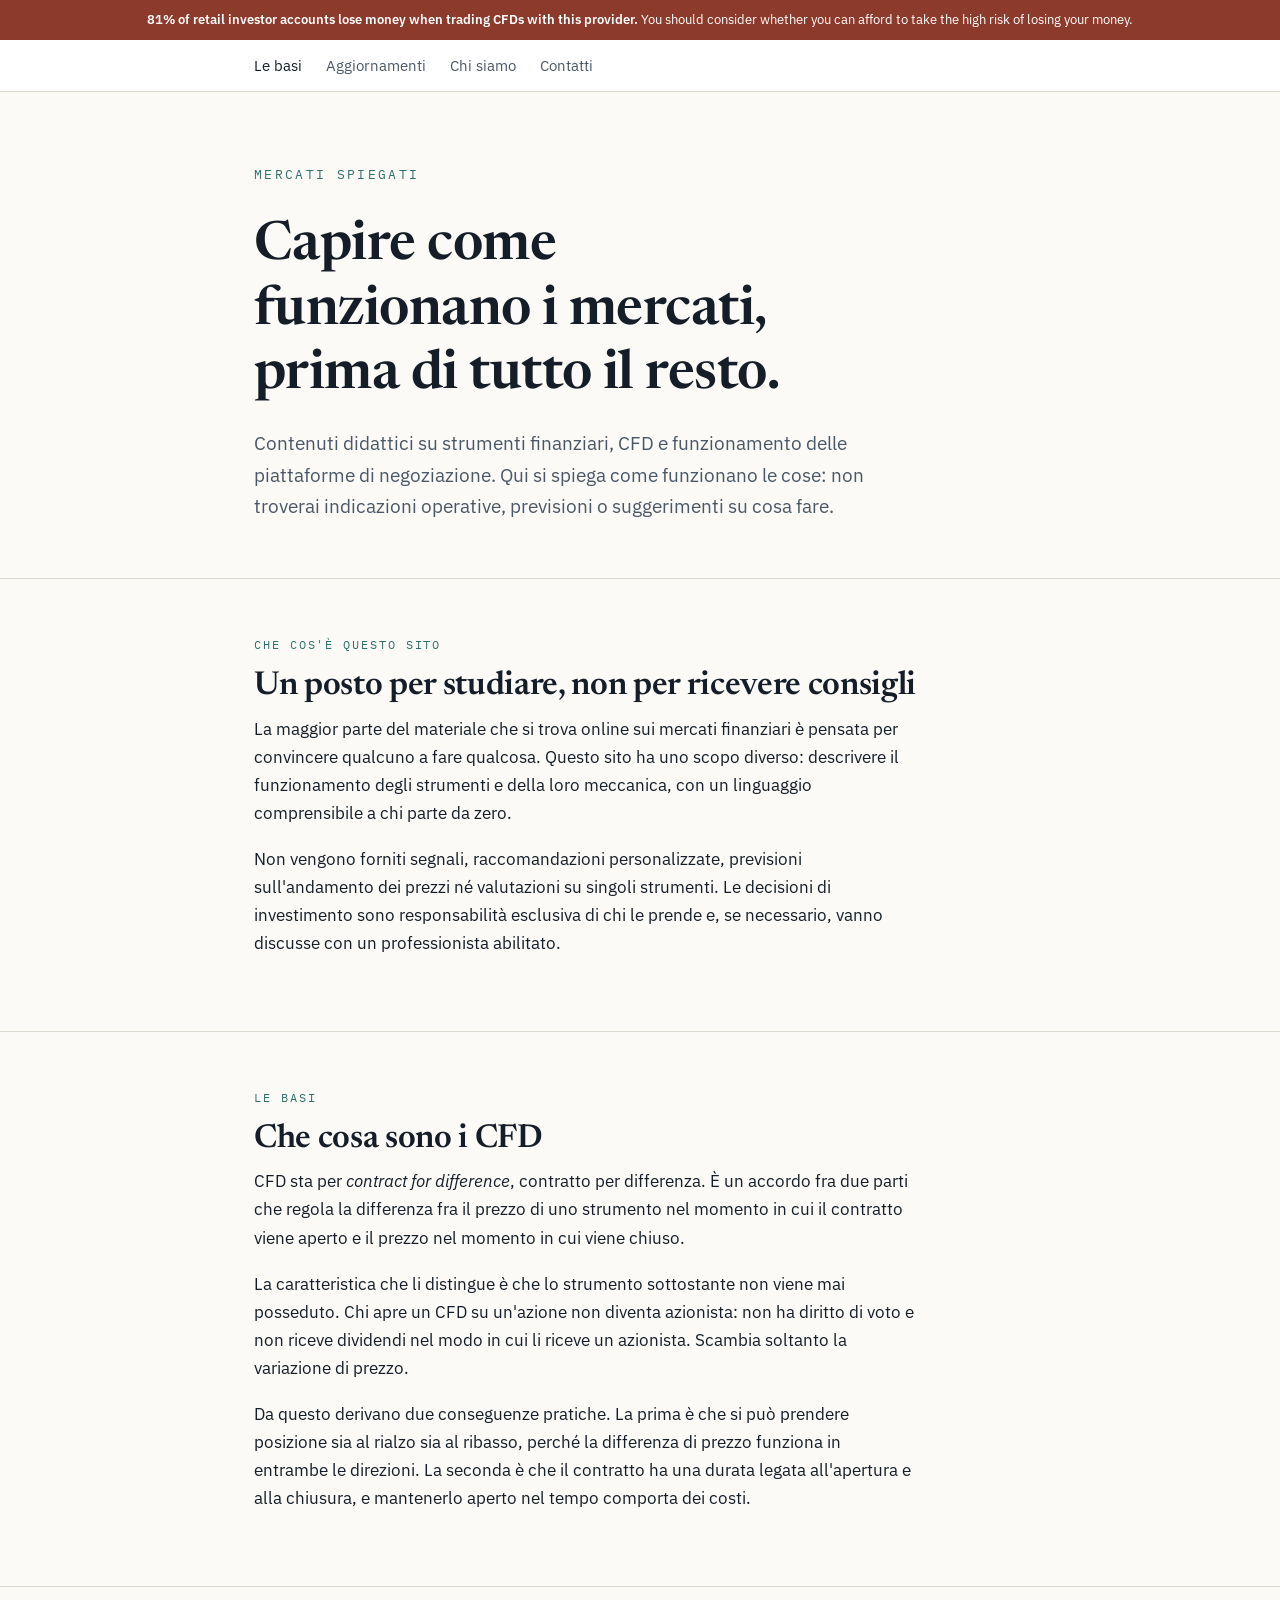
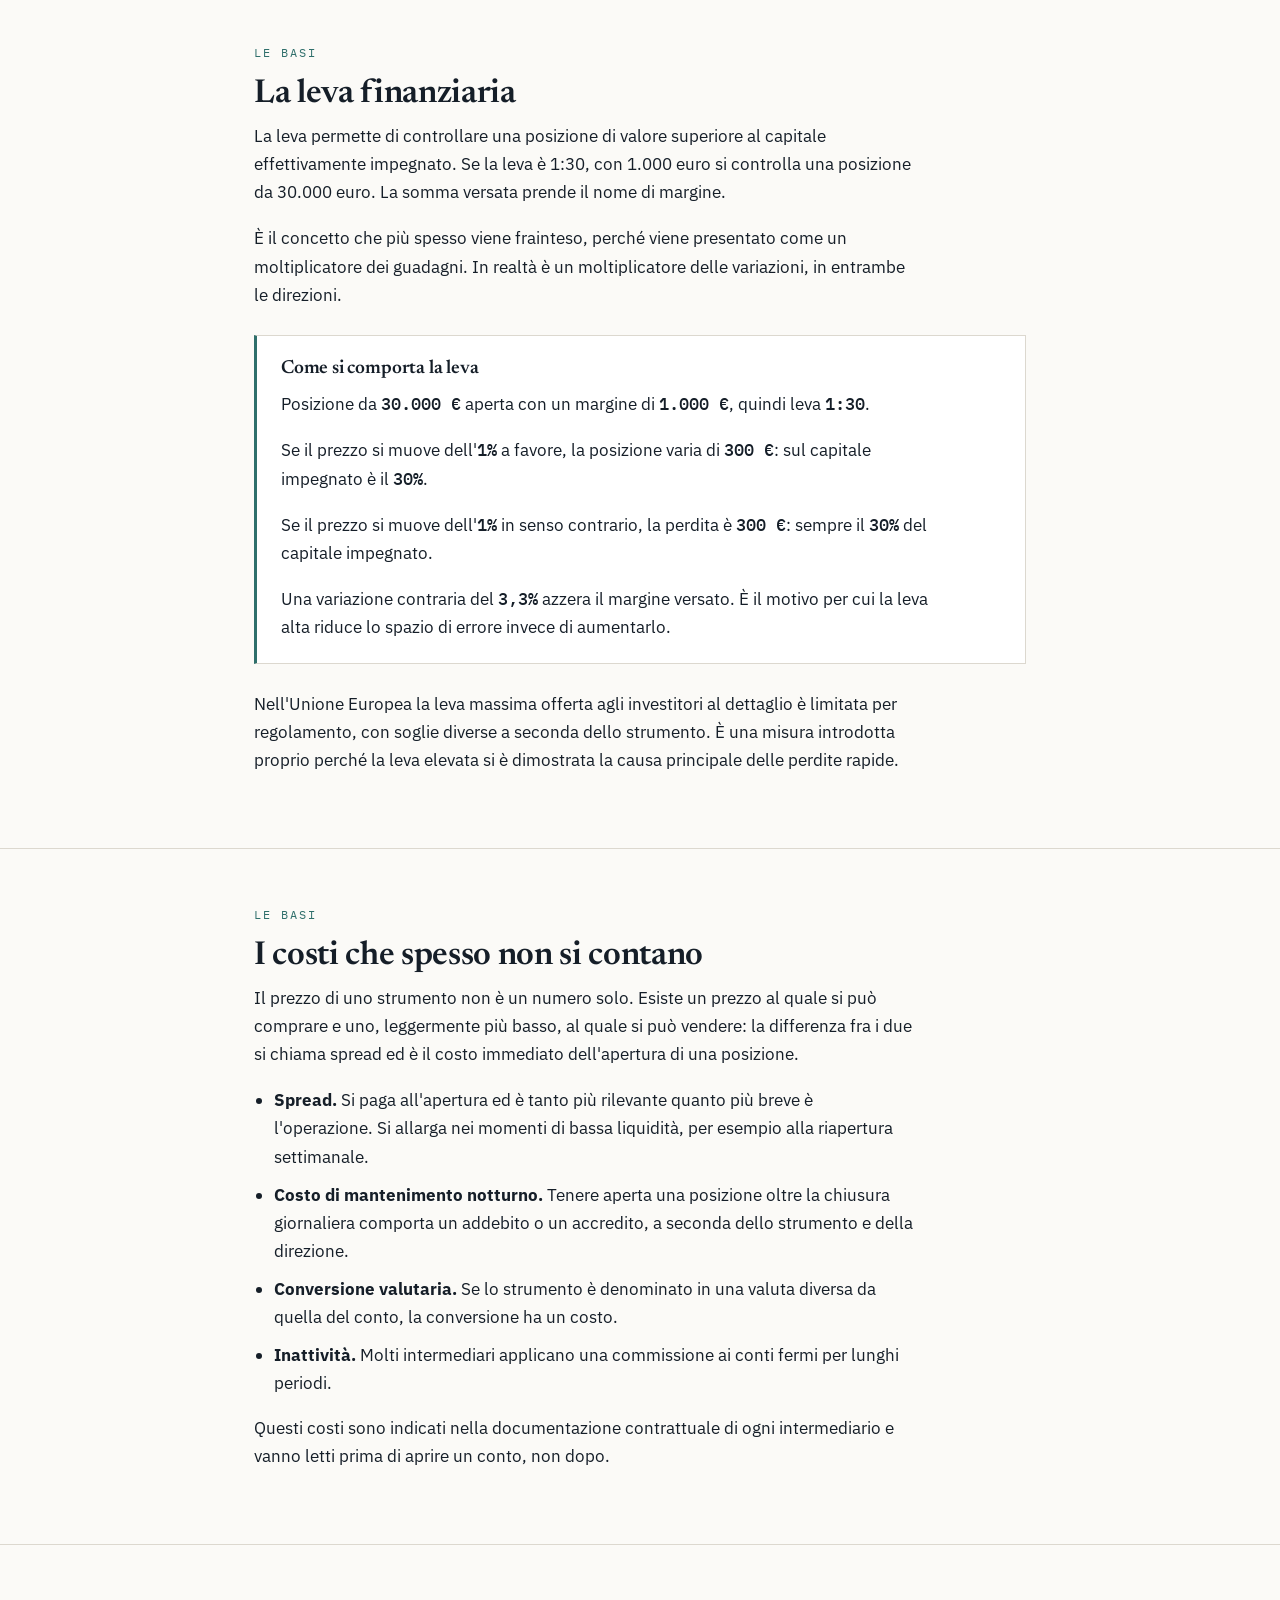
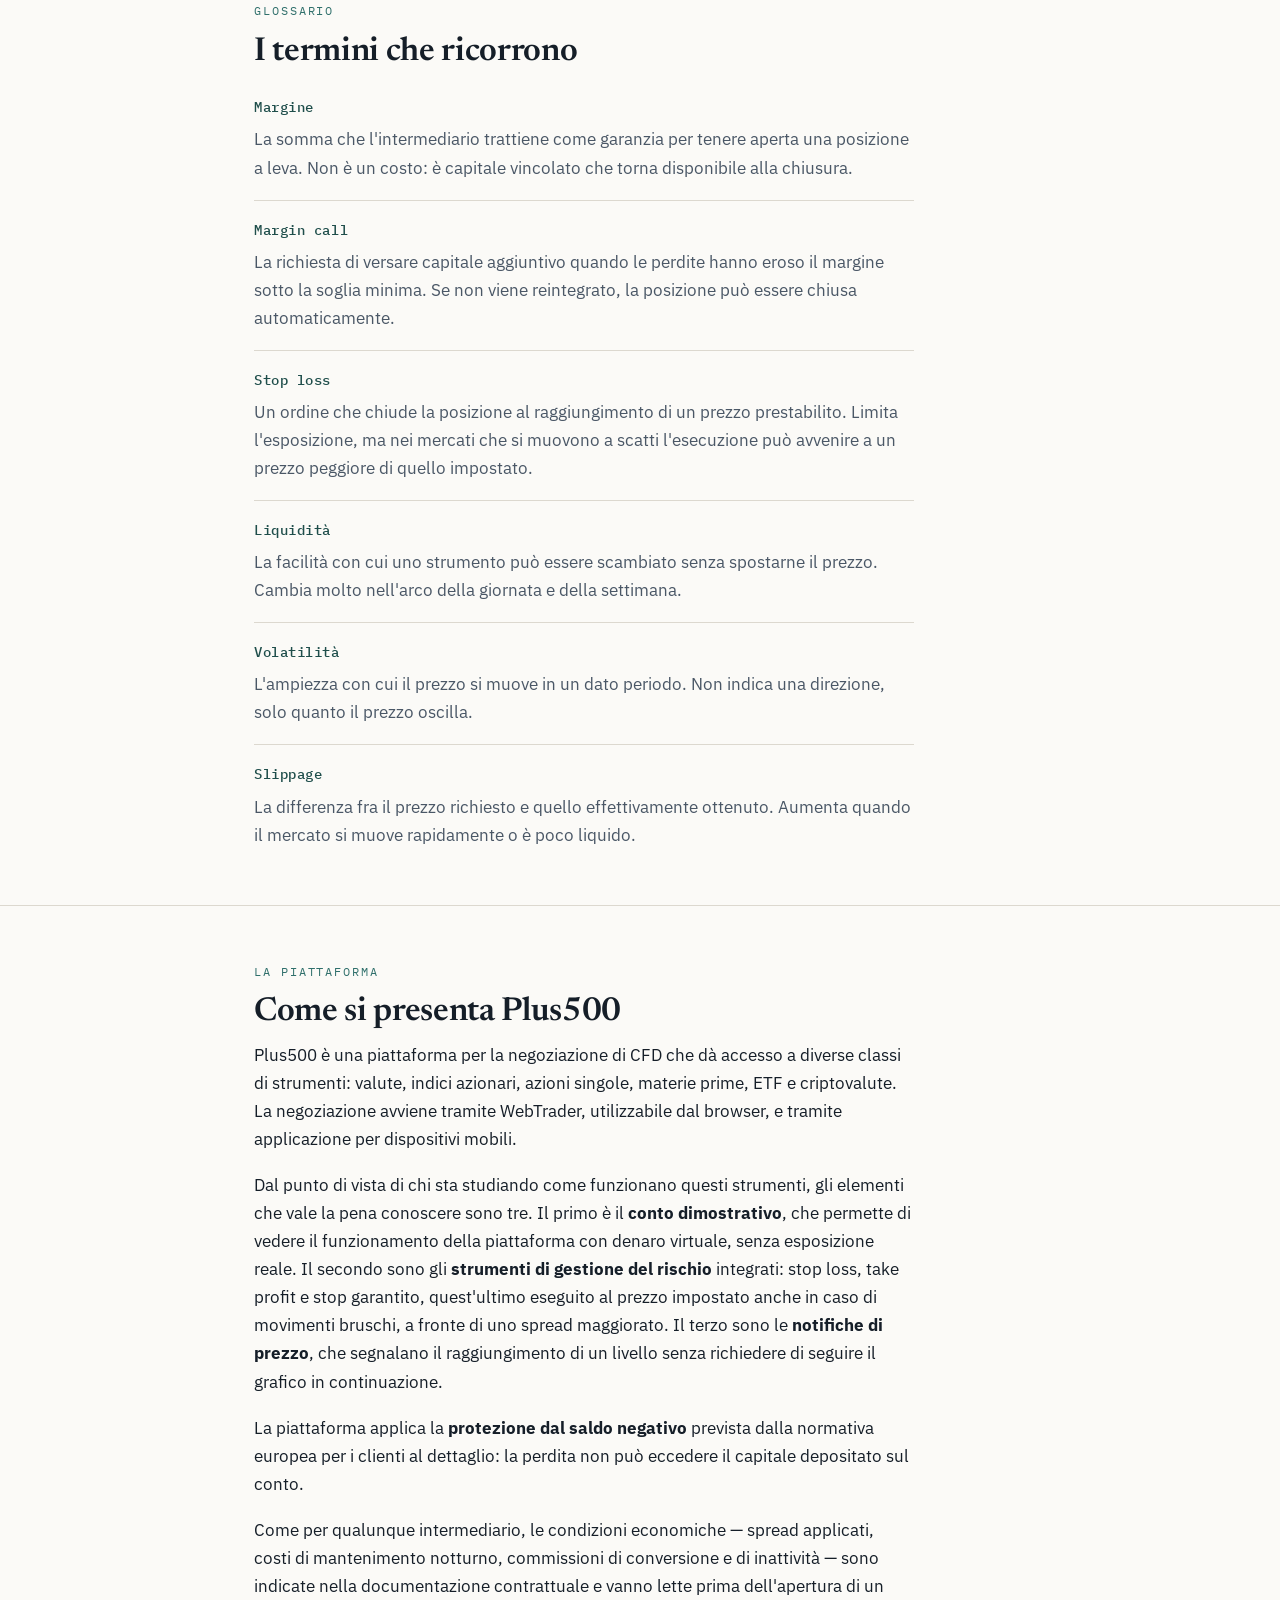
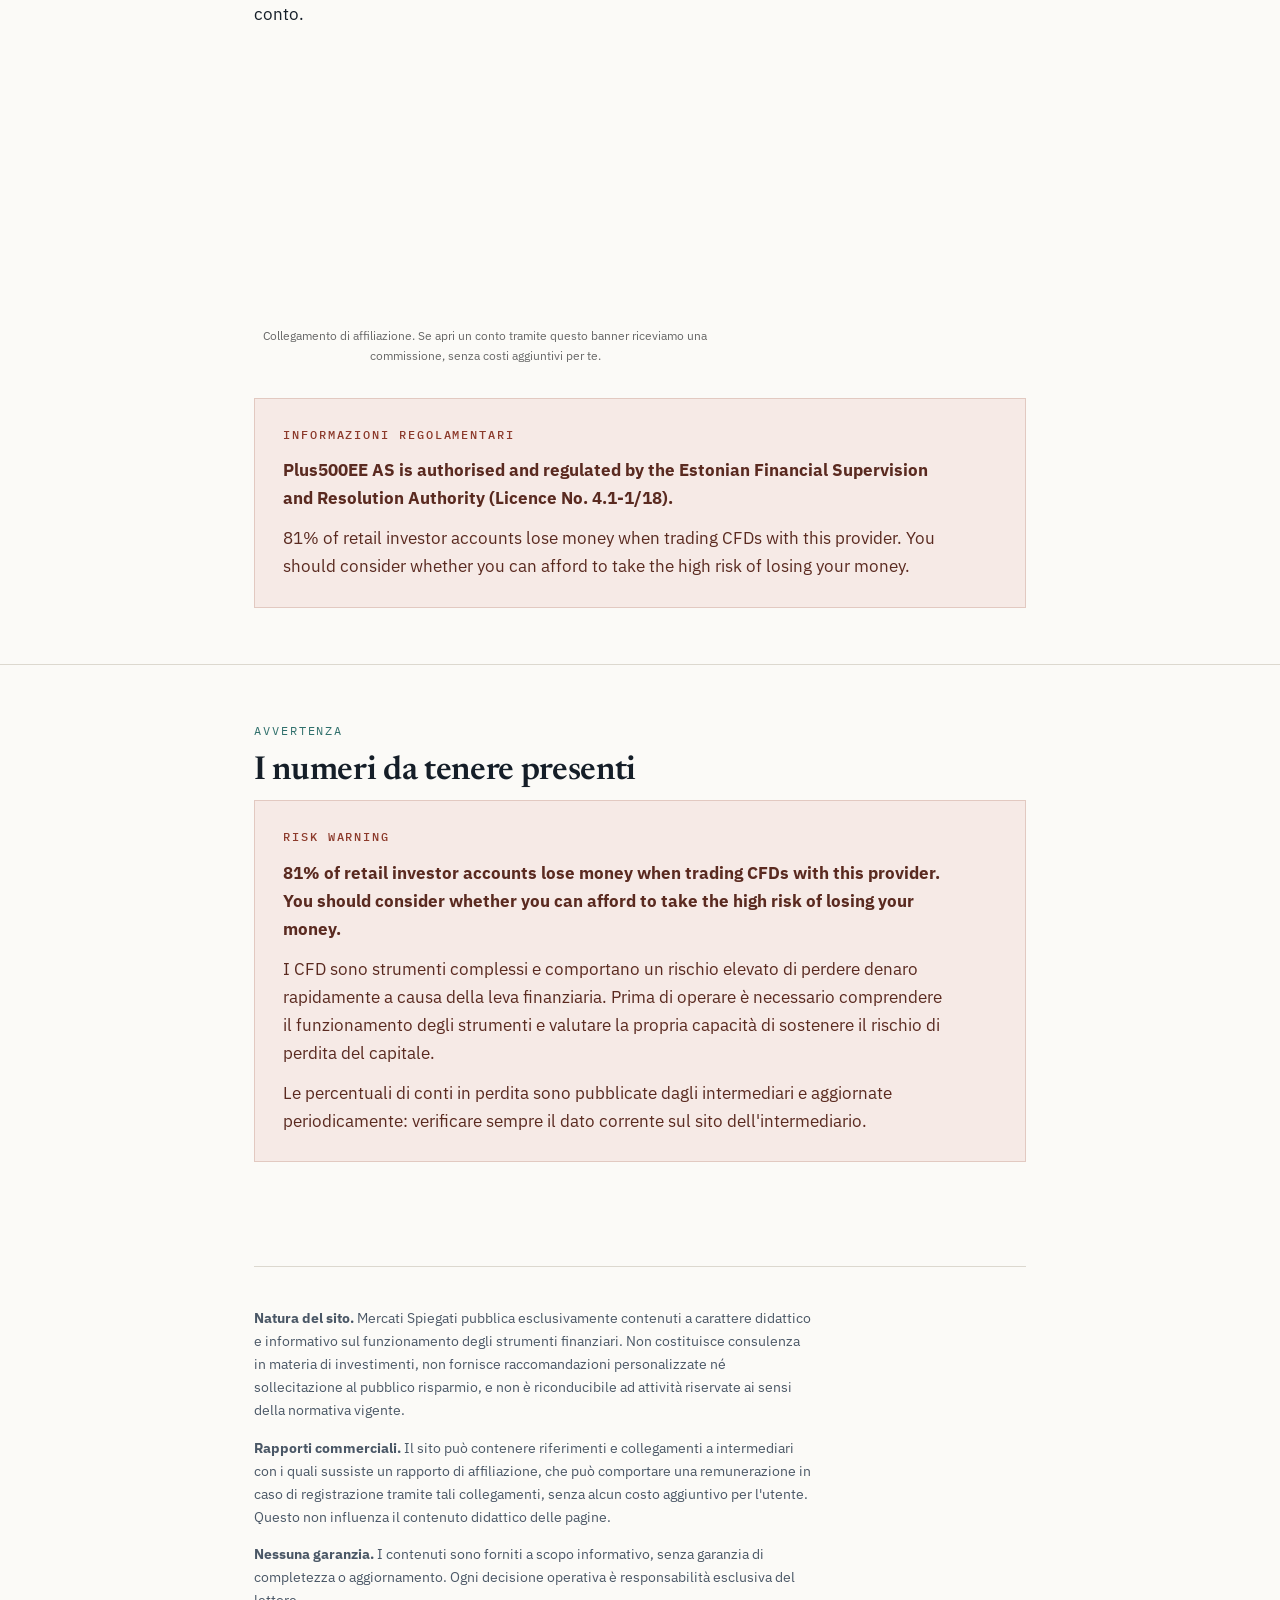
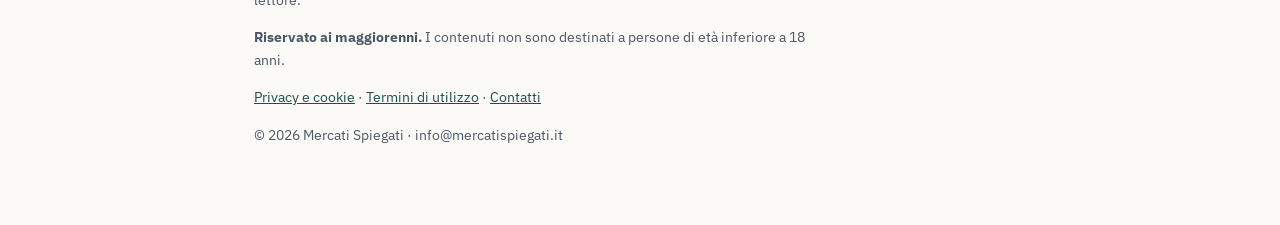
==== commit 7e4fad97: "Update index.html" ====
--- a/index.html
+++ b/index.html
@@ -121,6 +121,16 @@
     <p>Dal punto di vista di chi sta studiando come funzionano questi strumenti, gli elementi che vale la pena conoscere sono tre. Il primo &egrave; il <strong>conto dimostrativo</strong>, che permette di vedere il funzionamento della piattaforma con denaro virtuale, senza esposizione reale. Il secondo sono gli <strong>strumenti di gestione del rischio</strong> integrati: stop loss, take profit e stop garantito, quest'ultimo eseguito al prezzo impostato anche in caso di movimenti bruschi, a fronte di uno spread maggiorato. Il terzo sono le <strong>notifiche di prezzo</strong>, che segnalano il raggiungimento di un livello senza richiedere di seguire il grafico in continuazione.</p>
     <p>La piattaforma applica la <strong>protezione dal saldo negativo</strong> prevista dalla normativa europea per i clienti al dettaglio: la perdita non pu&ograve; eccedere il capitale depositato sul conto.</p>
     <p>Come per qualunque intermediario, le condizioni economiche &mdash; spread applicati, costi di mantenimento notturno, commissioni di conversione e di inattivit&agrave; &mdash; sono indicate nella documentazione contrattuale e vanno lette prima dell'apertura di un conto.</p>
+    
+
+    <div style="text-align:center;margin:32px 0">
+      <iframe src="https://cdn.plus500.com/Media/Banners/300x250/76920/index.html?set=AI-banner-affiliates&language=IT&country=IT&crId=76920&url=https%3A%2F%2Fwww.plus500.com%2Fit-it%2F%3Fid%3D139812%26pl%3D2%26crId%3D76920" width="300" height="250" scrolling="no" frameborder="0" style="border:none;max-width:100%"></iframe>
+      <p style="font-size:12px;color:#666;margin-top:8px">
+        Collegamento di affiliazione. Se apri un conto tramite questo banner riceviamo una commissione, senza costi aggiuntivi per te.
+      </p>
+    </div>
+
+   
     <div class="avviso" style="margin-top:24px">
       <p class="titolo">Informazioni regolamentari</p>
       <p><strong>Plus500EE AS is authorised and regulated by the Estonian Financial Supervision and Resolution Authority (Licence No. 4.1-1/18).</strong></p>
--- a/stile.css
+++ b/stile.css
@@ -0,0 +1,110 @@
+:root{
+  --ink:#151E28;
+  --ink-soft:#4A5766;
+  --paper:#FBFAF7;
+  --rule:#DCD8CF;
+  --accent:#2F6F6B;
+  --accent-deep:#1F4E4B;
+  --warn:#8C3A2B;
+  --warn-bg:#F6EAE6;
+}
+*{box-sizing:border-box}
+html{scroll-behavior:smooth}
+@media (prefers-reduced-motion:reduce){html{scroll-behavior:auto}*{animation:none!important;transition:none!important}}
+body{
+  margin:0;background:var(--paper);color:var(--ink);
+  font-family:"IBM Plex Sans",system-ui,sans-serif;
+  font-size:17px;line-height:1.65;-webkit-font-smoothing:antialiased;
+}
+.wrap{max-width:820px;margin:0 auto;padding:0 24px}
+a{color:var(--accent-deep)}
+a:focus-visible,button:focus-visible{outline:2px solid var(--accent);outline-offset:3px}
+h1,h2,h3{font-family:"Newsreader",Georgia,serif;font-weight:600;line-height:1.2;letter-spacing:-0.01em}
+
+/* barra rischio fissa in alto */
+.riskbar{
+  background:var(--warn);color:#fff;font-size:13px;line-height:1.5;
+  padding:10px 24px;text-align:center;
+}
+.riskbar strong{font-weight:600}
+
+/* navigazione */
+.nav{background:#fff;border-bottom:1px solid var(--rule)}
+.nav .wrap{display:flex;flex-wrap:wrap;gap:24px;padding-top:14px;padding-bottom:14px}
+.nav a{font-size:14.5px;color:var(--ink-soft);text-decoration:none}
+.nav a:hover{color:var(--accent-deep);text-decoration:underline}
+.nav a[aria-current="page"]{color:var(--ink)}
+
+header.hero{padding:72px 0 56px;border-bottom:1px solid var(--rule)}
+header.hero.breve{padding:52px 0 40px}
+.brand{
+  font-family:"IBM Plex Mono",monospace;font-size:13px;letter-spacing:0.18em;
+  text-transform:uppercase;color:var(--accent);margin:0 0 28px
+}
+h1{font-size:clamp(34px,6vw,54px);margin:0 0 20px;max-width:16ch}
+header.hero.breve h1{font-size:clamp(29px,5vw,42px);max-width:22ch}
+.lede{font-size:19px;color:var(--ink-soft);max-width:60ch;margin:0}
+
+section{padding:56px 0;border-bottom:1px solid var(--rule)}
+section:last-of-type{border-bottom:none}
+h2{font-size:clamp(25px,4vw,33px);margin:0 0 8px}
+h3{font-size:21px;margin:32px 0 8px}
+.eyebrow{
+  font-family:"IBM Plex Mono",monospace;font-size:12px;letter-spacing:0.16em;
+  text-transform:uppercase;color:var(--accent);margin:0 0 12px
+}
+p{margin:0 0 18px;max-width:66ch}
+ul{max-width:66ch;padding-left:20px}
+li{margin-bottom:10px}
+
+/* riquadro esempio numerico */
+.esempio{
+  background:#fff;border:1px solid var(--rule);border-left:3px solid var(--accent);
+  padding:22px 24px;margin:26px 0;
+}
+.esempio h3{font-size:19px;margin:0 0 10px}
+.esempio p:last-child{margin-bottom:0}
+.esempio .num{font-family:"IBM Plex Mono",monospace;font-weight:500}
+
+/* glossario */
+dl{margin:24px 0 0;max-width:66ch}
+dt{
+  font-family:"IBM Plex Mono",monospace;font-size:14px;font-weight:500;
+  letter-spacing:0.04em;color:var(--accent-deep);
+  padding-top:18px;border-top:1px solid var(--rule);margin-top:18px
+}
+dl>dt:first-of-type{border-top:none;margin-top:0;padding-top:0}
+dd{margin:6px 0 0;color:var(--ink-soft)}
+
+/* avviso grande */
+.avviso{
+  background:var(--warn-bg);border:1px solid #E2C9C1;padding:26px 28px;margin:8px 0 0;
+}
+.avviso .titolo{
+  font-family:"IBM Plex Mono",monospace;font-size:12px;letter-spacing:0.16em;
+  text-transform:uppercase;color:var(--warn);margin:0 0 12px;font-weight:500
+}
+.avviso p{margin:0 0 12px;color:#5A2A20}
+.avviso p:last-child{margin-bottom:0}
+
+/* elenco aggiornamenti */
+.fonte-nota{
+  background:#fff;border:1px solid var(--rule);border-left:3px solid var(--accent);
+  padding:18px 22px;margin:0 0 34px;max-width:66ch;
+}
+.fonte-nota p{margin:0;font-size:15.5px;color:var(--ink-soft)}
+.notizie{list-style:none;margin:0;padding:0;max-width:66ch}
+.notizia{padding:20px 0;border-top:1px solid var(--rule)}
+.notizie>.notizia:first-child{border-top:none;padding-top:0}
+.notizia a{
+  font-family:"Newsreader",Georgia,serif;font-size:20px;line-height:1.35;
+  text-decoration:none;display:inline-block;margin-bottom:6px
+}
+.notizia a:hover{text-decoration:underline}
+.meta{font-family:"IBM Plex Mono",monospace;font-size:12.5px;color:var(--ink-soft);margin:0}
+.aggiornato{font-family:"IBM Plex Mono",monospace;font-size:12.5px;color:var(--ink-soft);margin:34px 0 0}
+.vuoto{color:var(--ink-soft)}
+
+footer{padding:48px 0 64px;font-size:14px;color:var(--ink-soft)}
+footer p{max-width:70ch;margin-bottom:14px}
+.sep{height:1px;background:var(--rule);margin:0 0 40px}
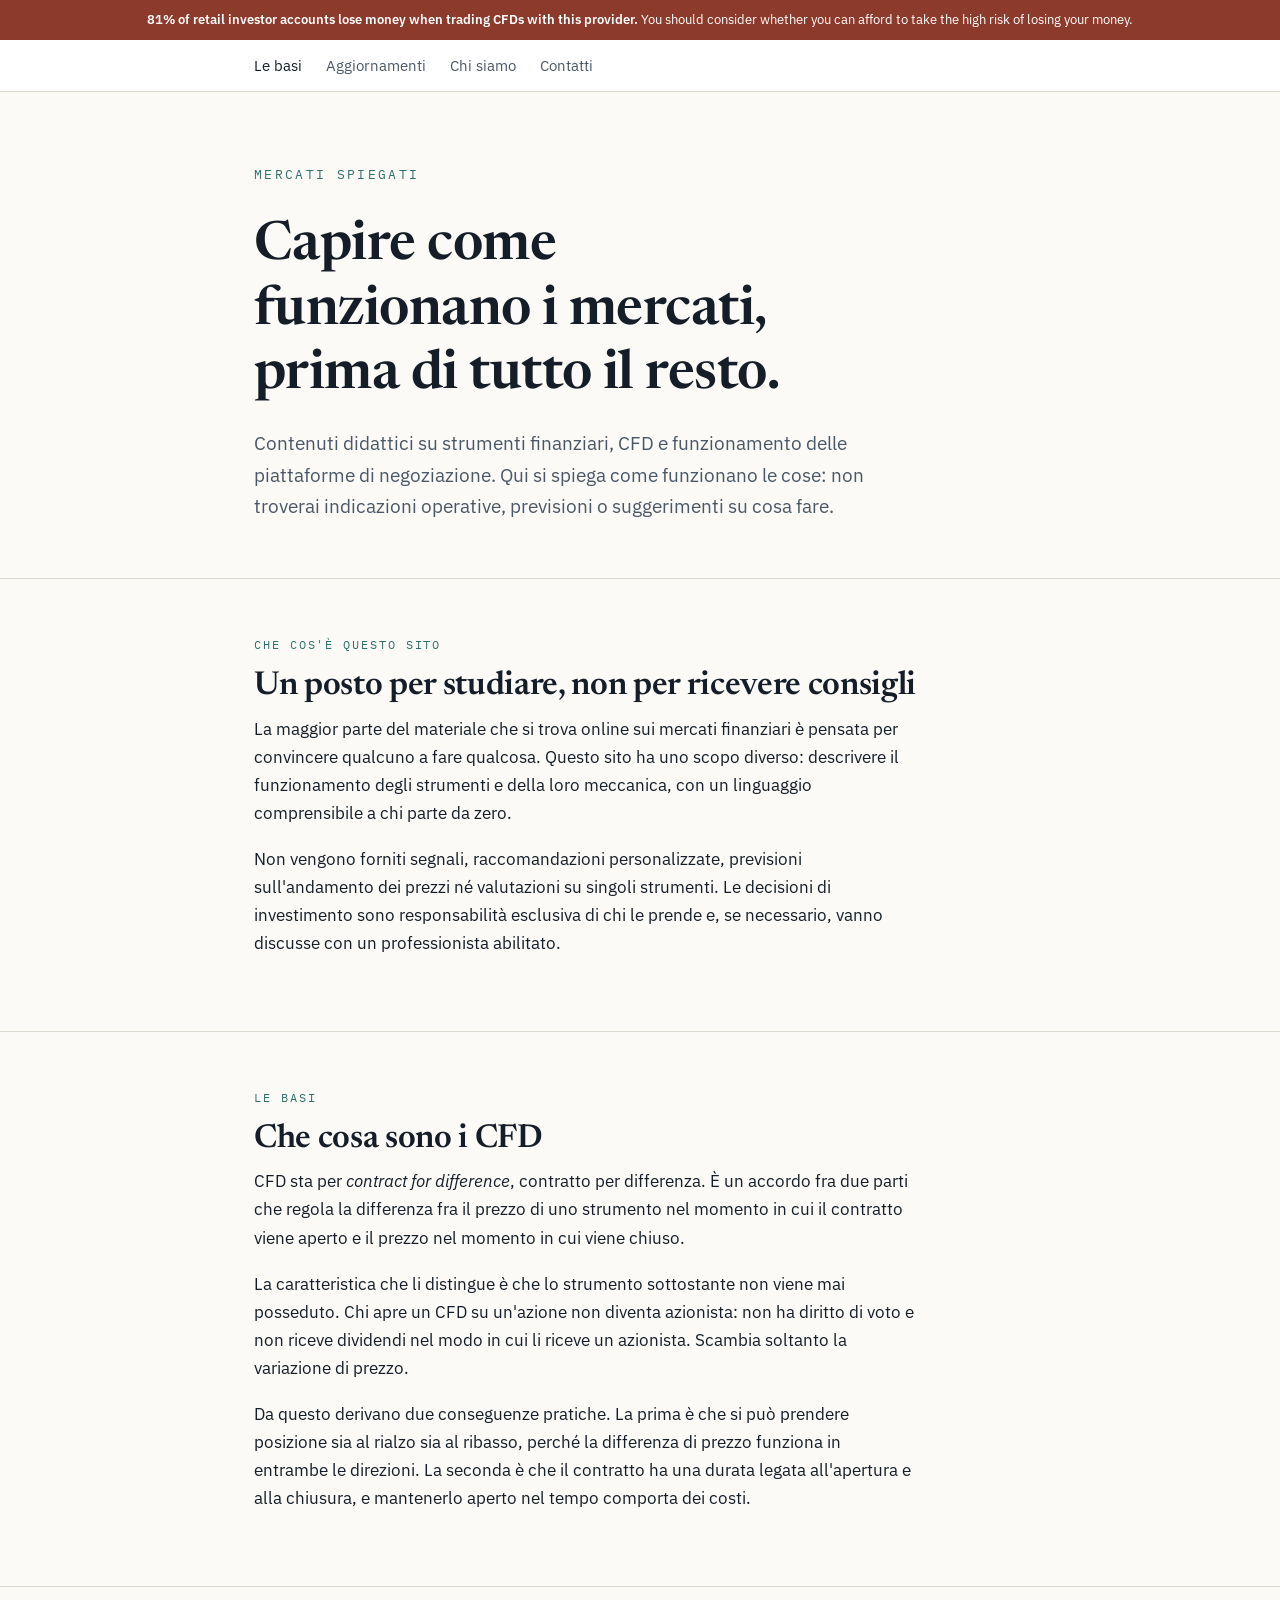
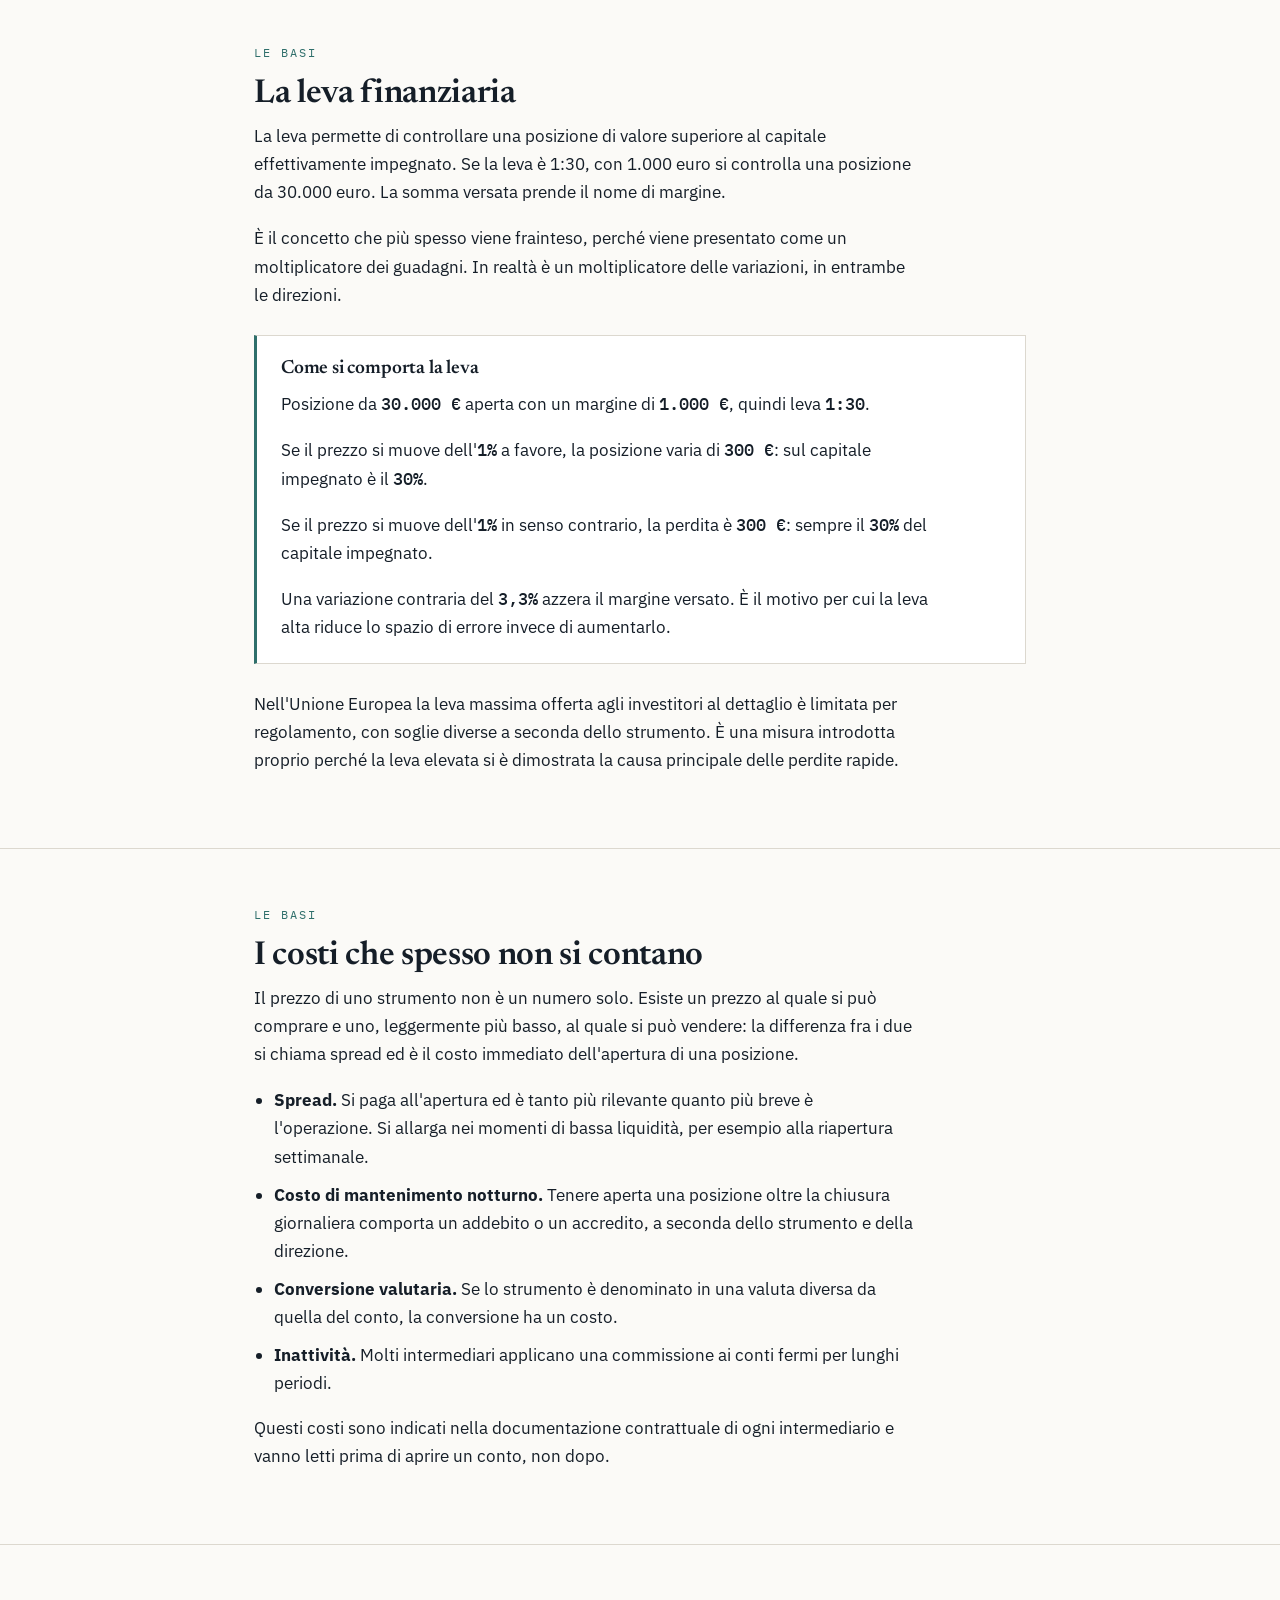
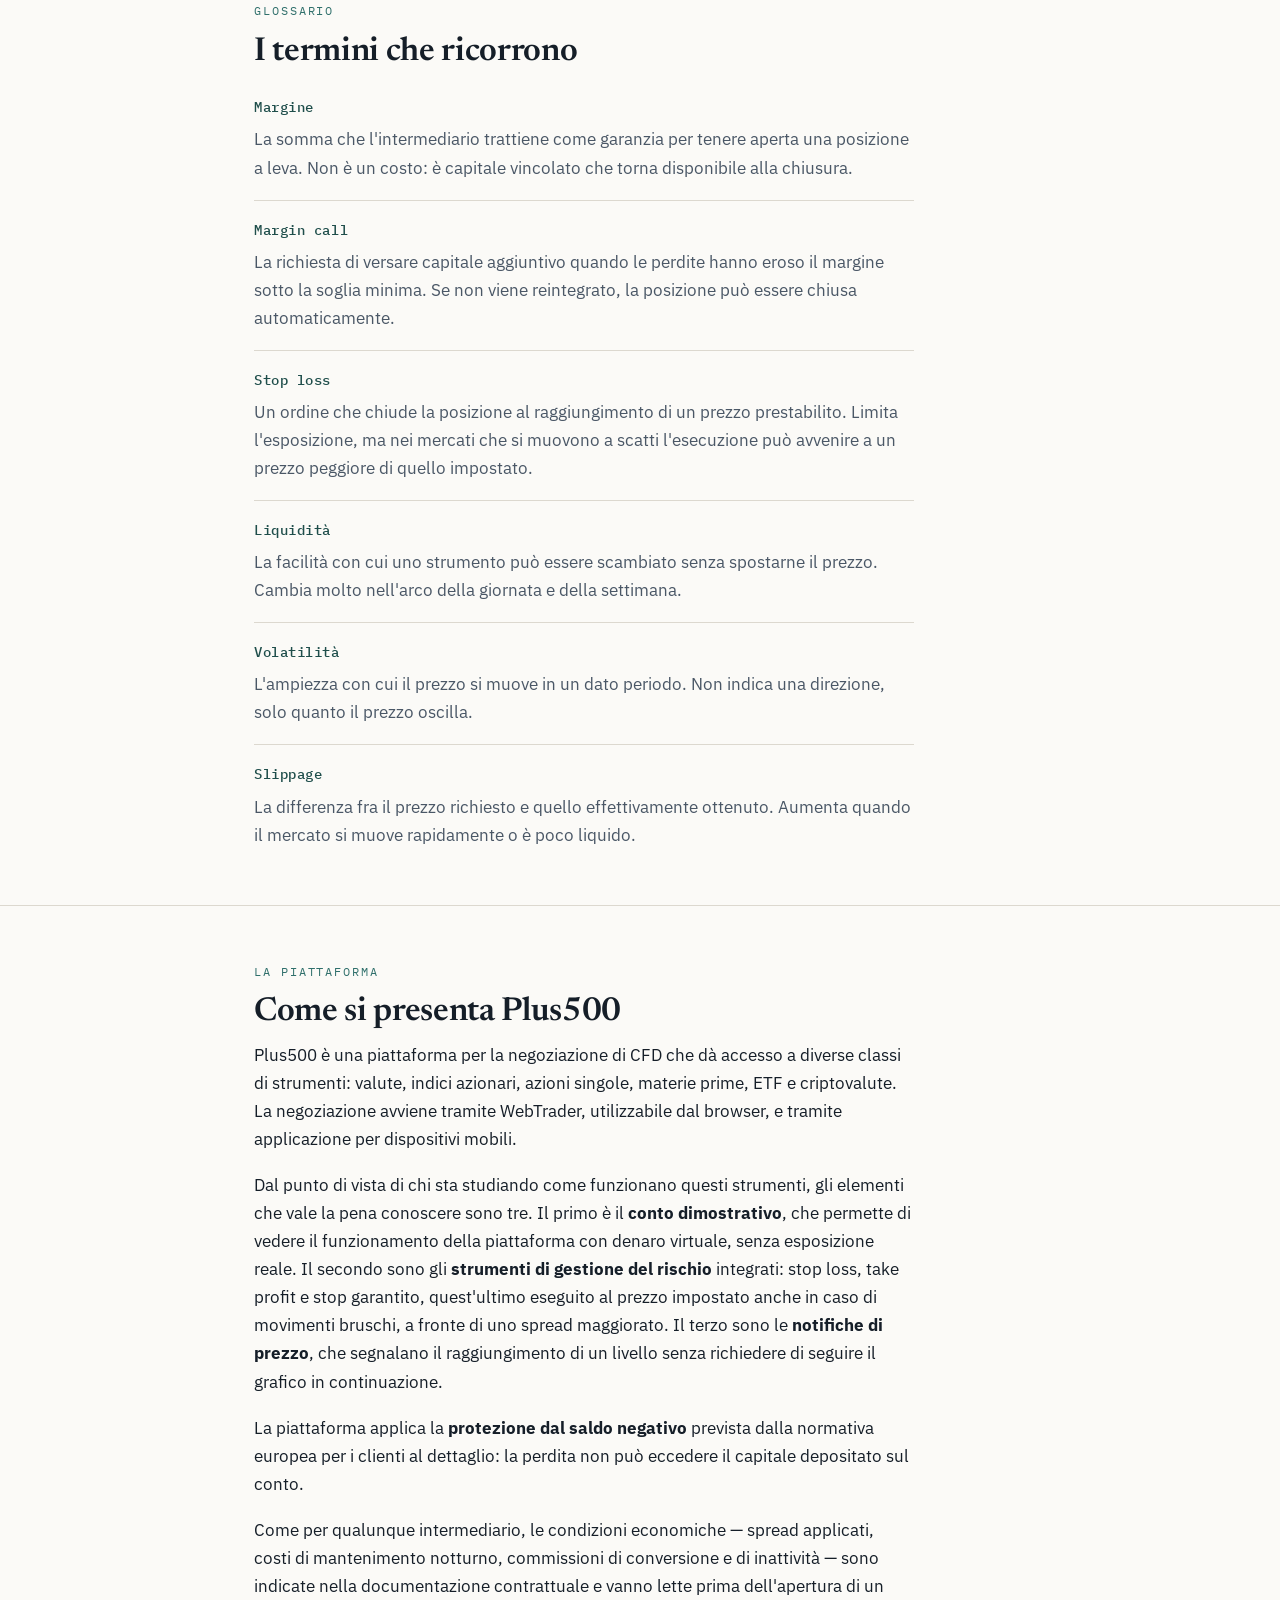
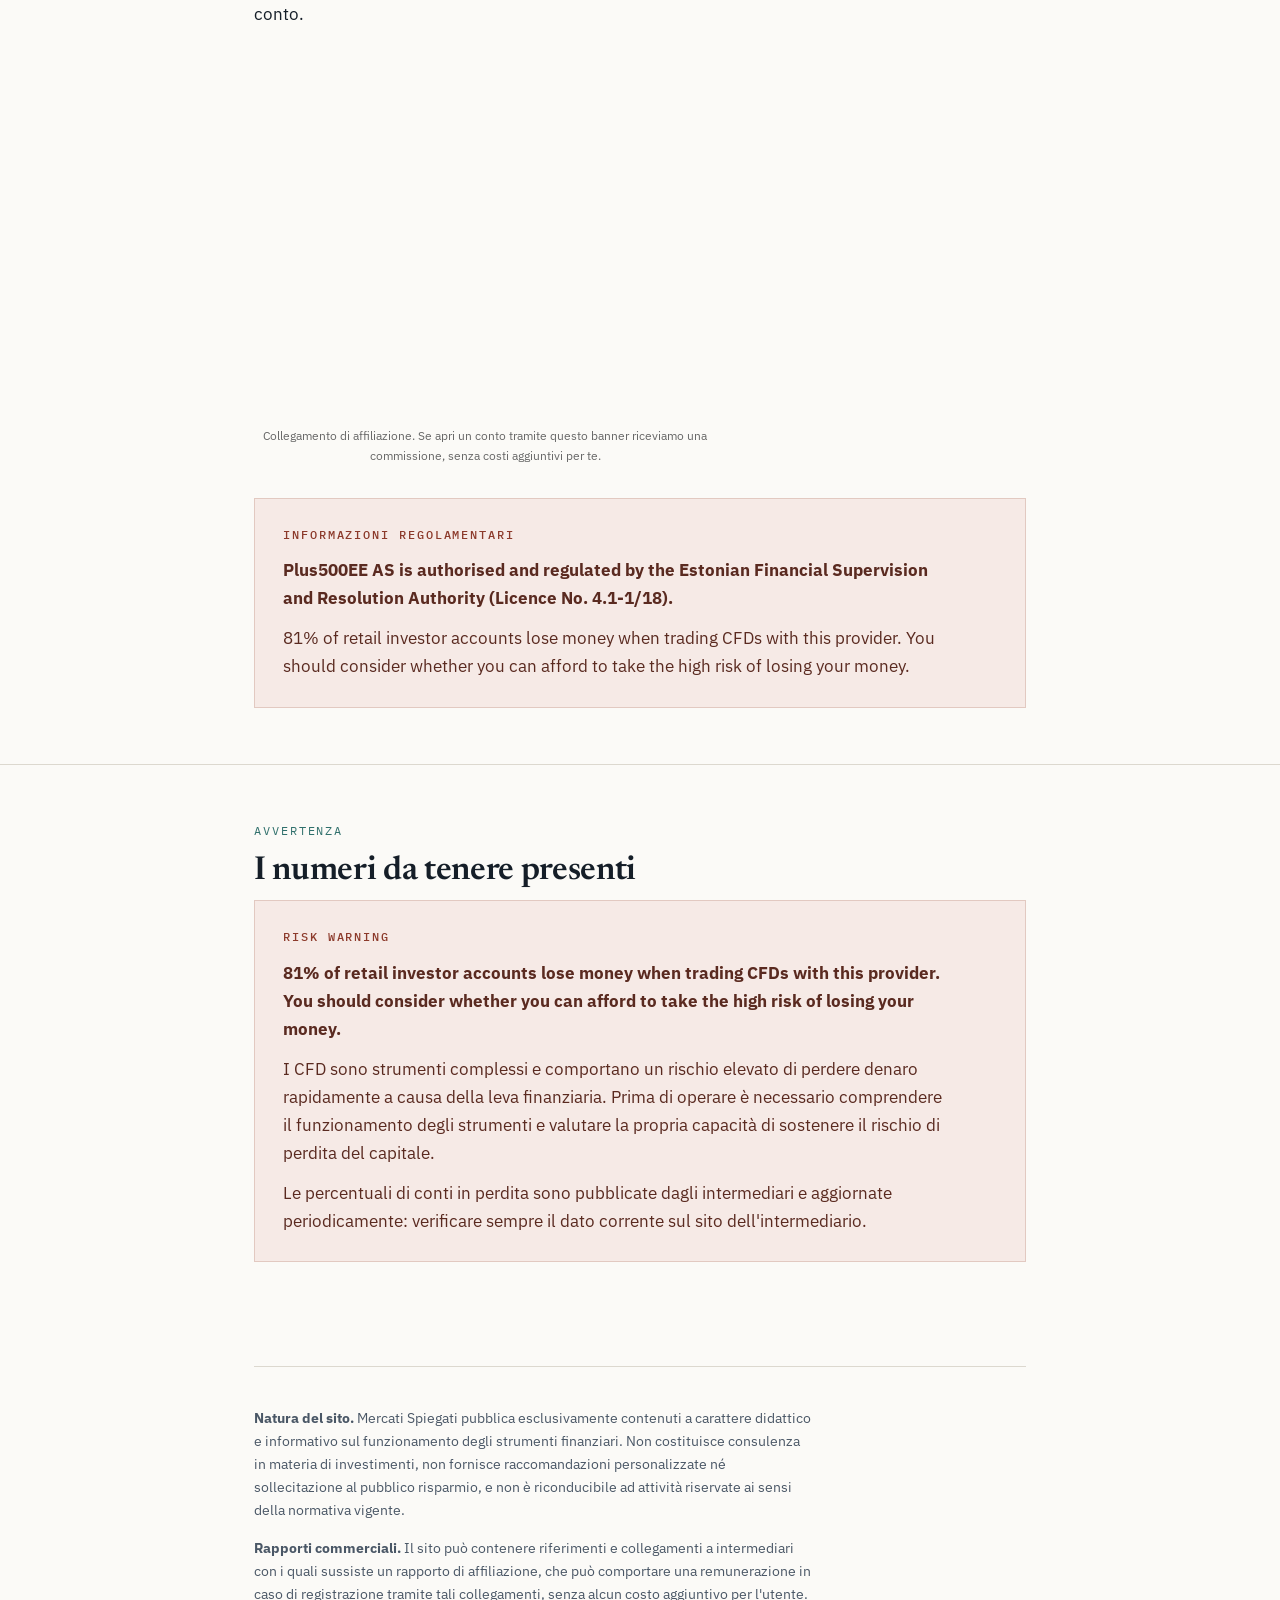
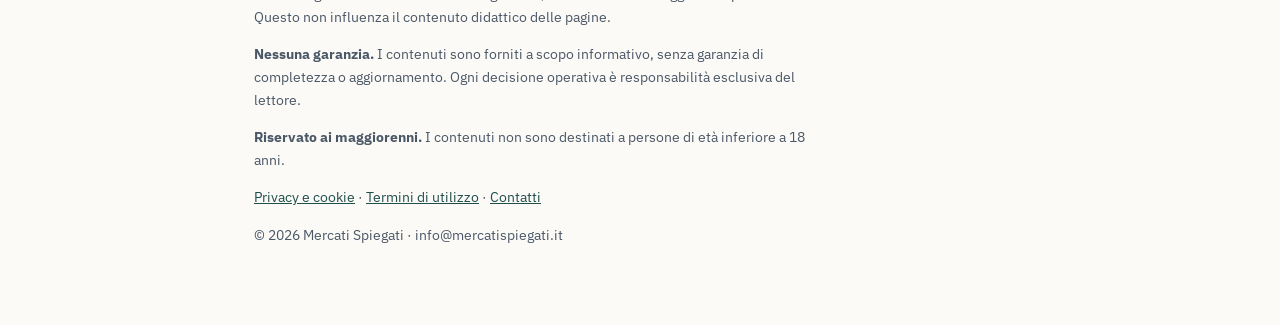
==== commit 60ad5429: "Update index.html" ====
--- a/index.html
+++ b/index.html
@@ -124,7 +124,7 @@
     
 
     <div style="text-align:center;margin:32px 0">
-      <iframe src="https://cdn.plus500.com/Media/Banners/300x250/76920/index.html?set=AI-banner-affiliates&language=IT&country=IT&crId=76920&url=https%3A%2F%2Fwww.plus500.com%2Fit-it%2F%3Fid%3D139812%26pl%3D2%26crId%3D76920" width="300" height="250" scrolling="no" frameborder="0" style="border:none;max-width:100%"></iframe>
+      <iframe src="https://cdn.plus500.com/Media/Banners/300x250/76920/index.html?set=AI-banner-affiliates&language=IT&country=IT&crId=76920&url=https%3A%2F%2Fwww.plus500.com%2Fit-it%2F%3Fid%3D139812%26pl%3D2%26crId%3D76920" width="300" height="350" scrolling="no" frameborder="0" style="border:none;max-width:100%"></iframe>
       <p style="font-size:12px;color:#666;margin-top:8px">
         Collegamento di affiliazione. Se apri un conto tramite questo banner riceviamo una commissione, senza costi aggiuntivi per te.
       </p>
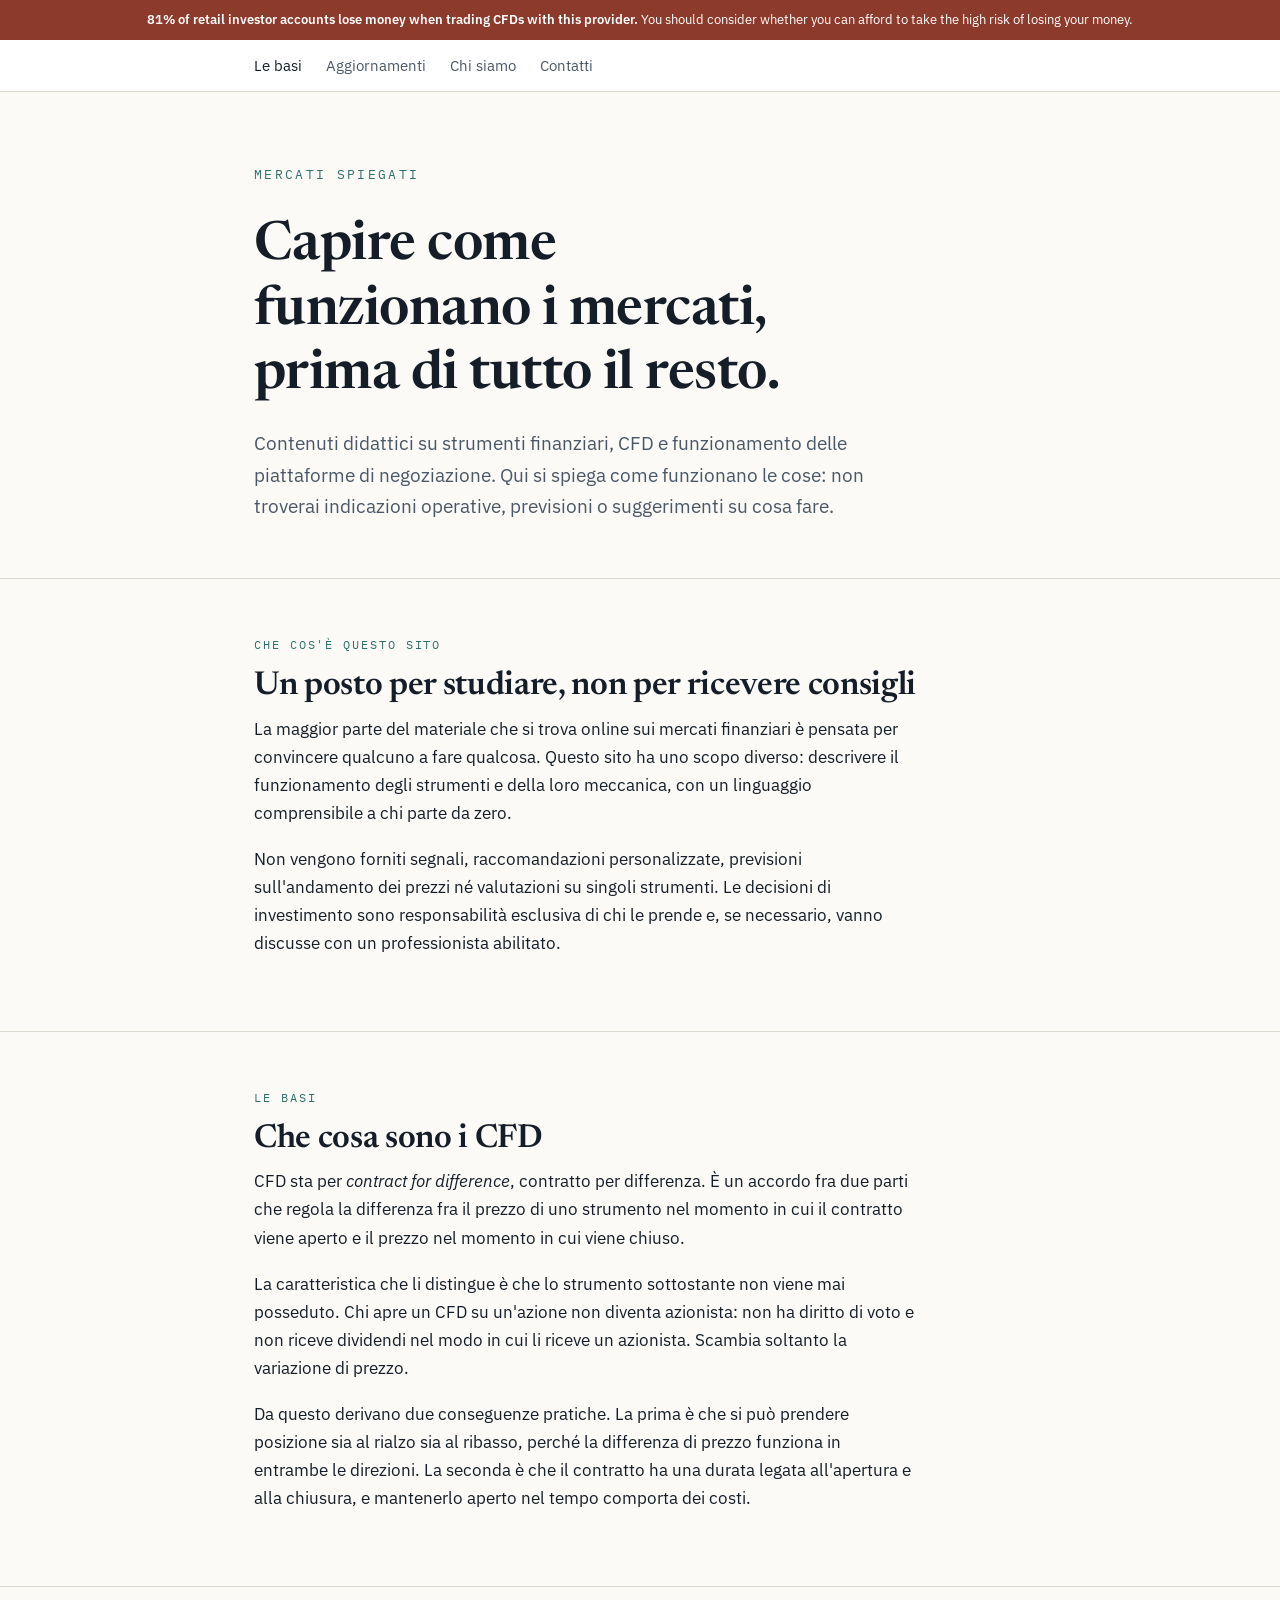
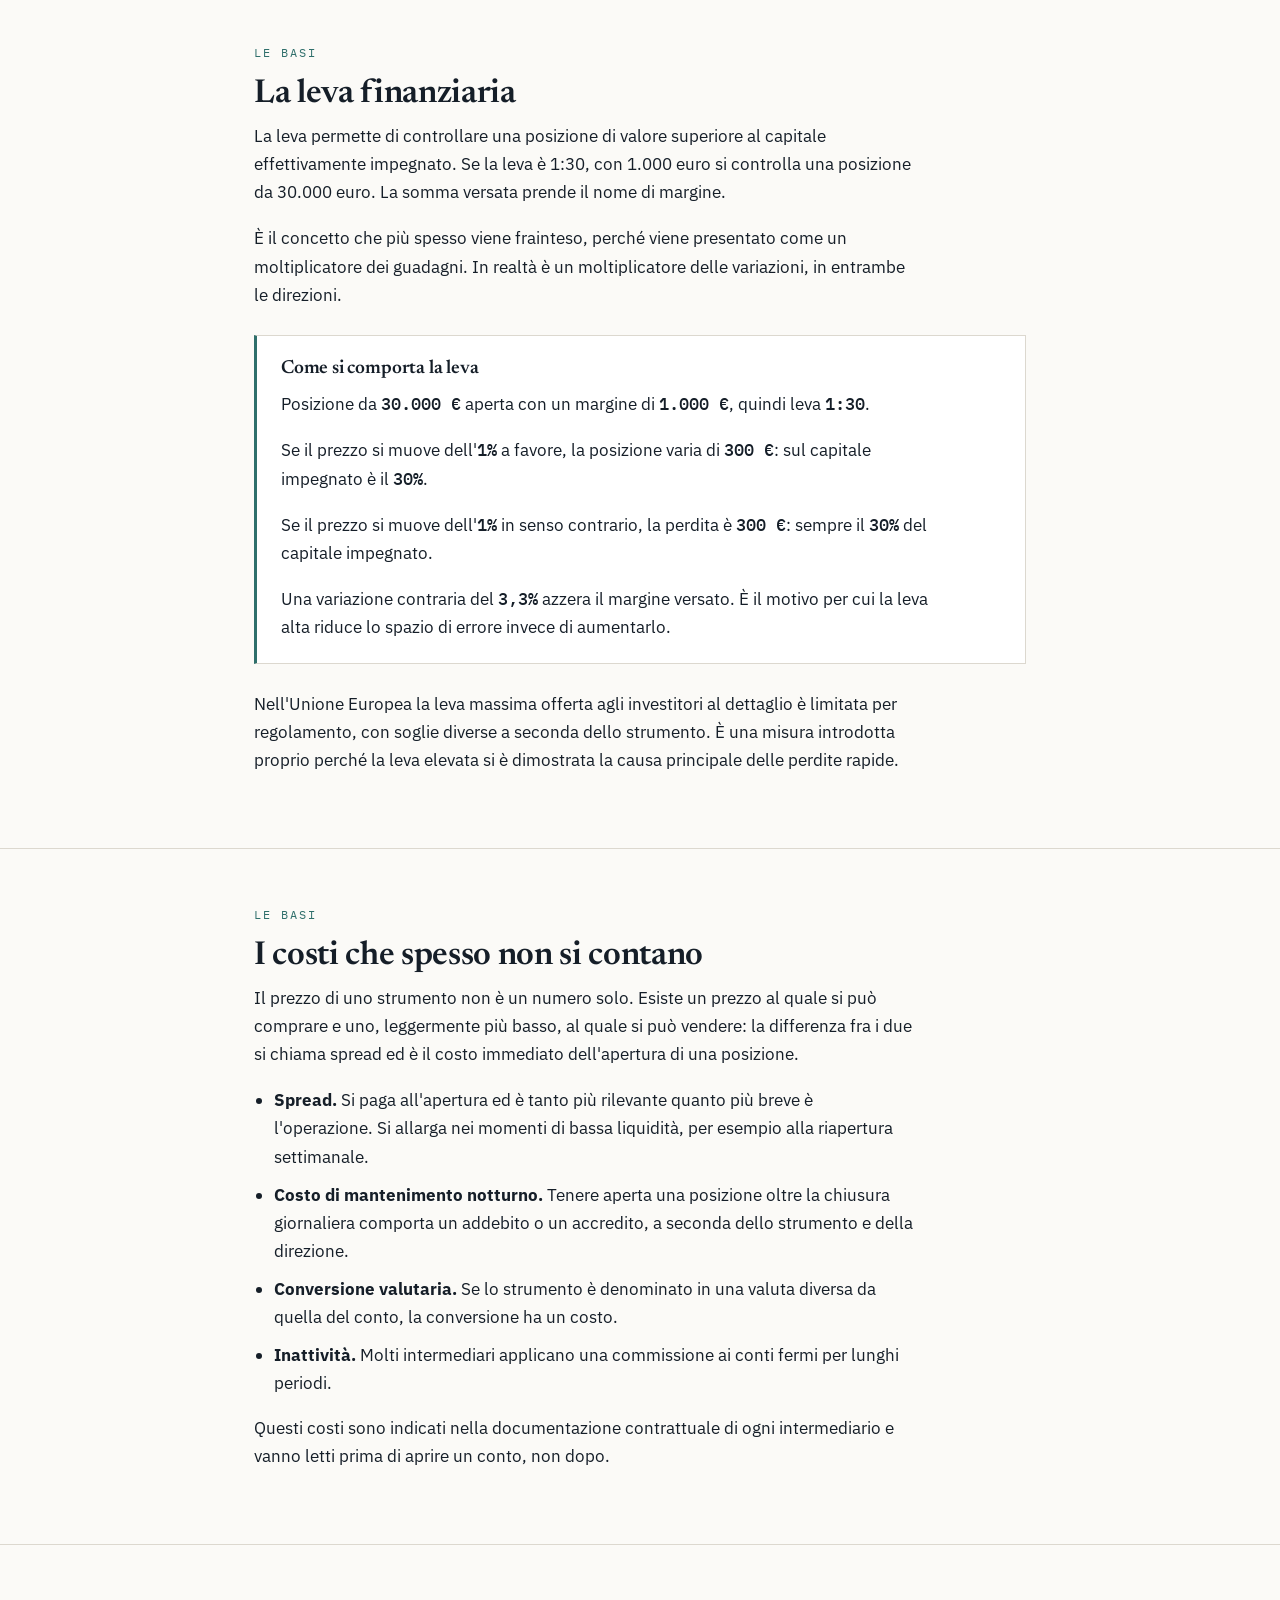
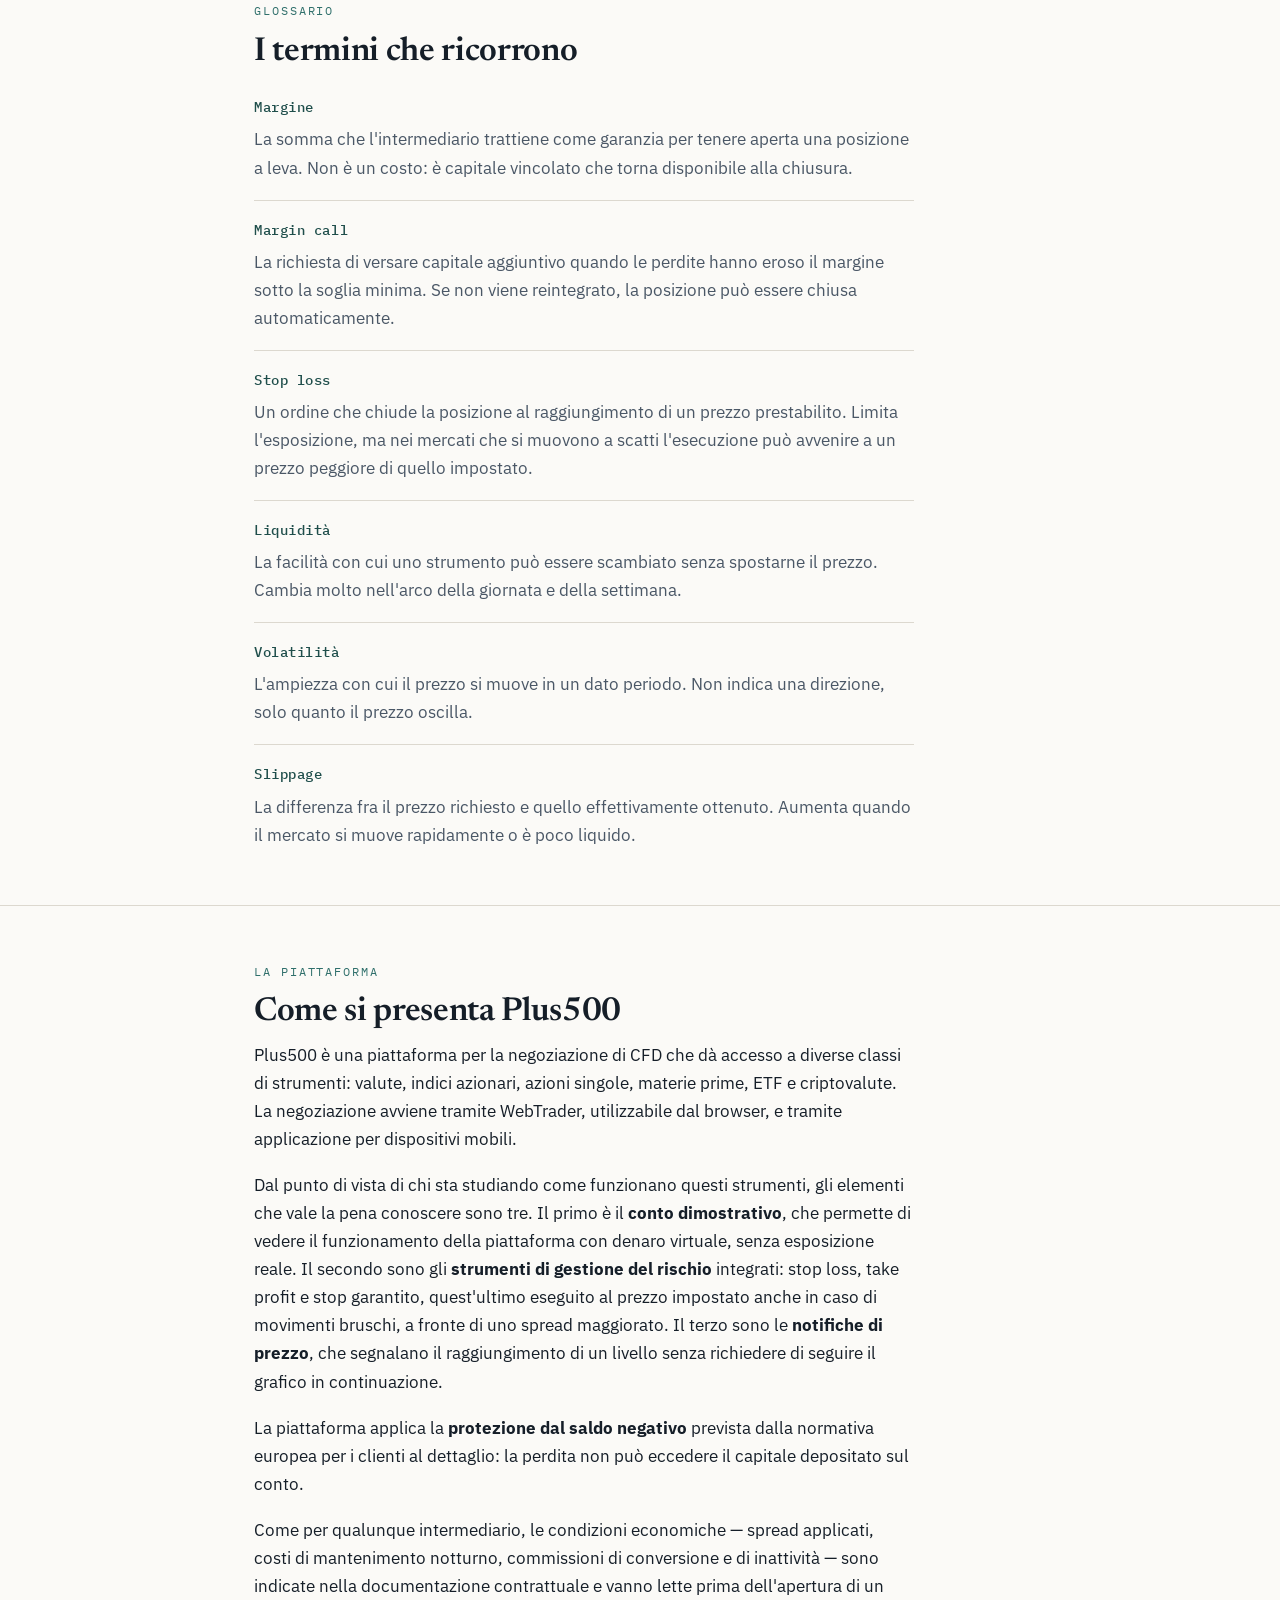
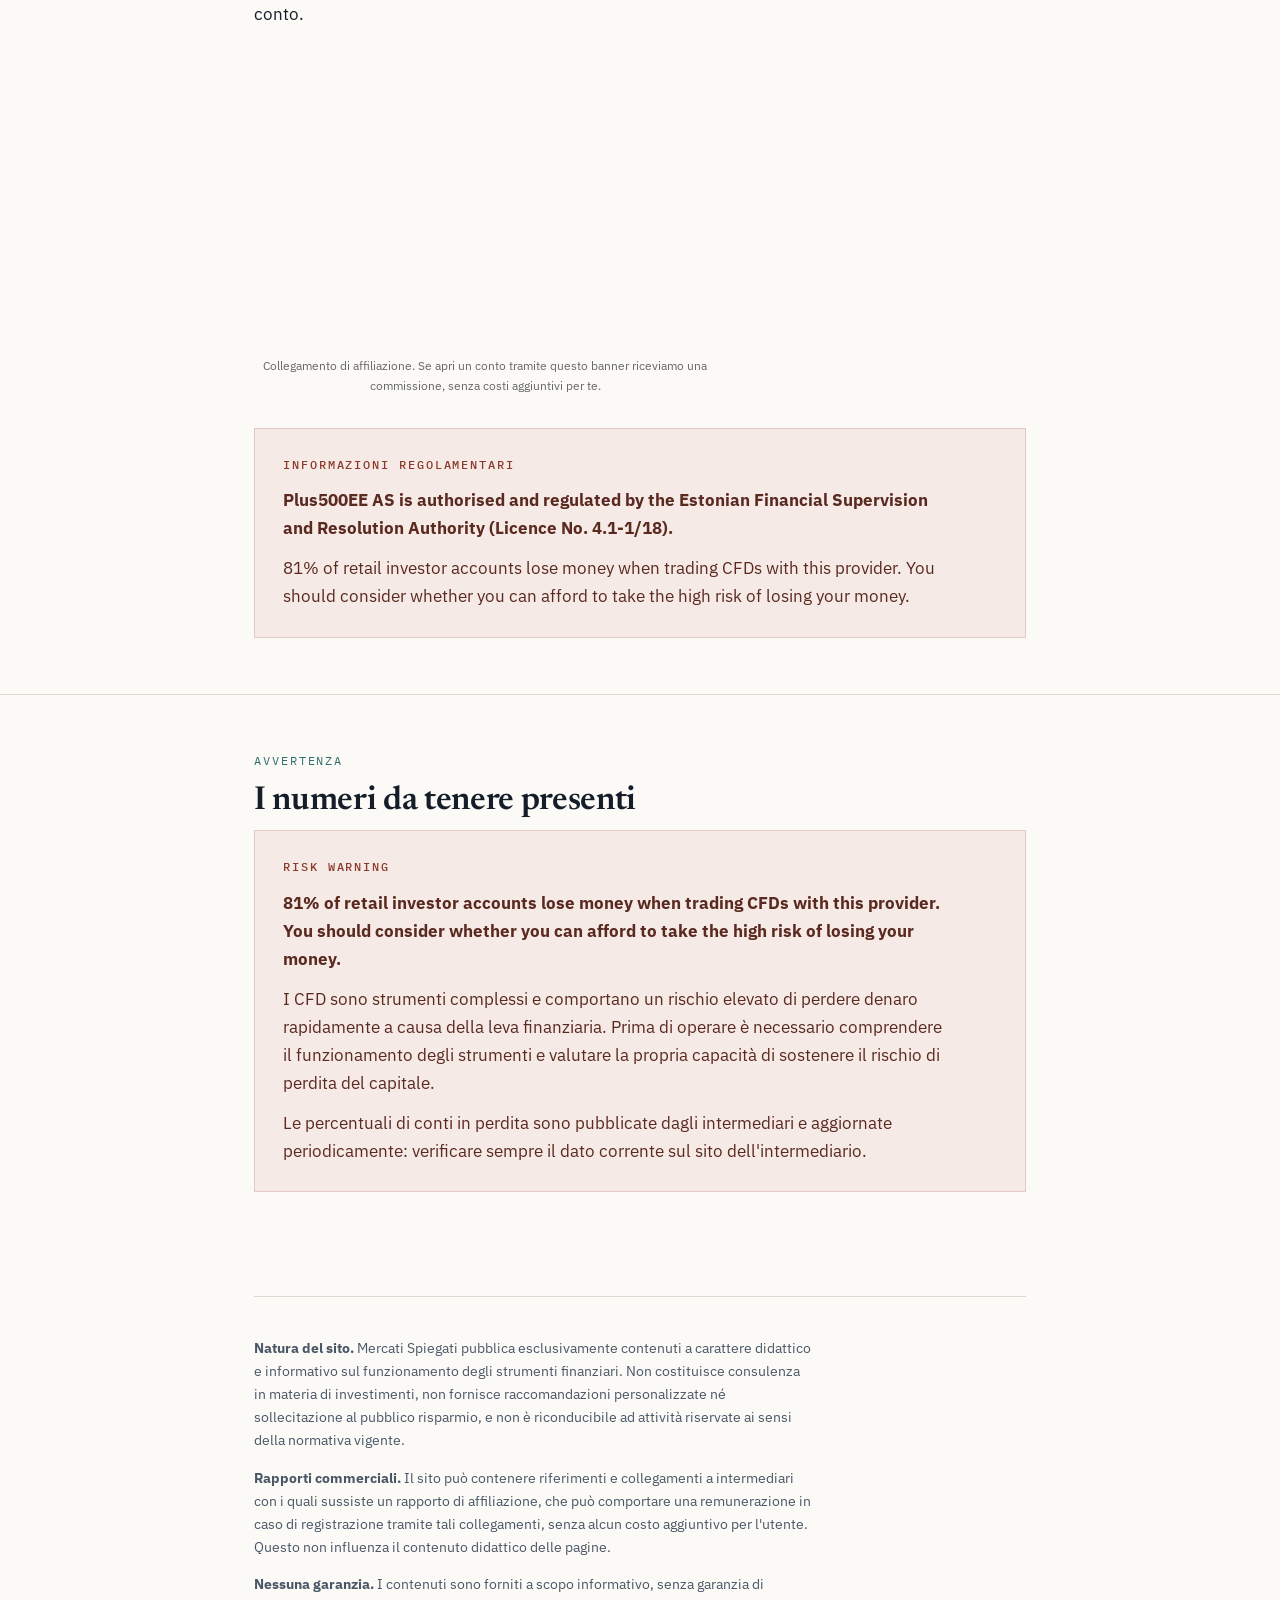
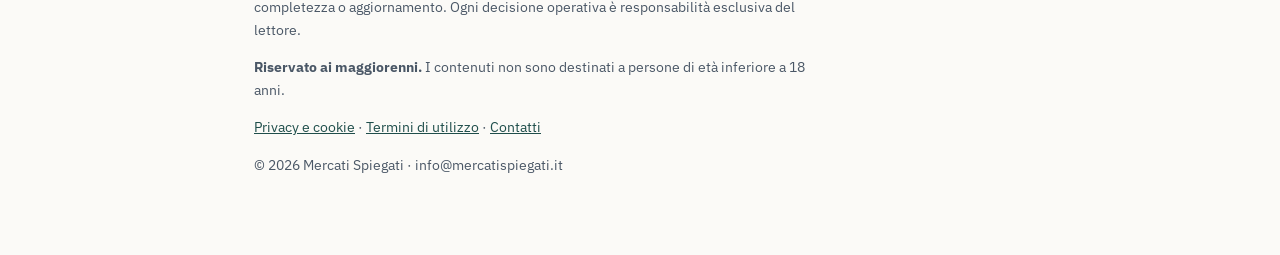
==== commit a3229138: "Update index.html" ====
--- a/index.html
+++ b/index.html
@@ -124,11 +124,11 @@
     
 
     <div style="text-align:center;margin:32px 0">
-      <iframe src="https://cdn.plus500.com/Media/Banners/300x250/76920/index.html?set=AI-banner-affiliates&language=IT&country=IT&crId=76920&url=https%3A%2F%2Fwww.plus500.com%2Fit-it%2F%3Fid%3D139812%26pl%3D2%26crId%3D76920" width="300" height="350" scrolling="no" frameborder="0" style="border:none;max-width:100%"></iframe>
-      <p style="font-size:12px;color:#666;margin-top:8px">
-        Collegamento di affiliazione. Se apri un conto tramite questo banner riceviamo una commissione, senza costi aggiuntivi per te.
-      </p>
-    </div>
+  <iframe src="https://cdn.plus500.com/Media/Banners/336x280/76924/index.html?set=AI-banner-affiliates&language=IT&country=IT&crId=76924&url=https%3A%2F%2Fwww.plus500.com%2Fit-it%2F%3Fid%3D139812%26pl%3D2%26crId%3D76924" width="336" height="280" scrolling="no" frameborder="0" style="border:none;max-width:100%"></iframe>
+  <p style="font-size:12px;color:#666;margin-top:8px">
+    Collegamento di affiliazione. Se apri un conto tramite questo banner riceviamo una commissione, senza costi aggiuntivi per te.
+  </p>
+</div>
 
    
     <div class="avviso" style="margin-top:24px">
